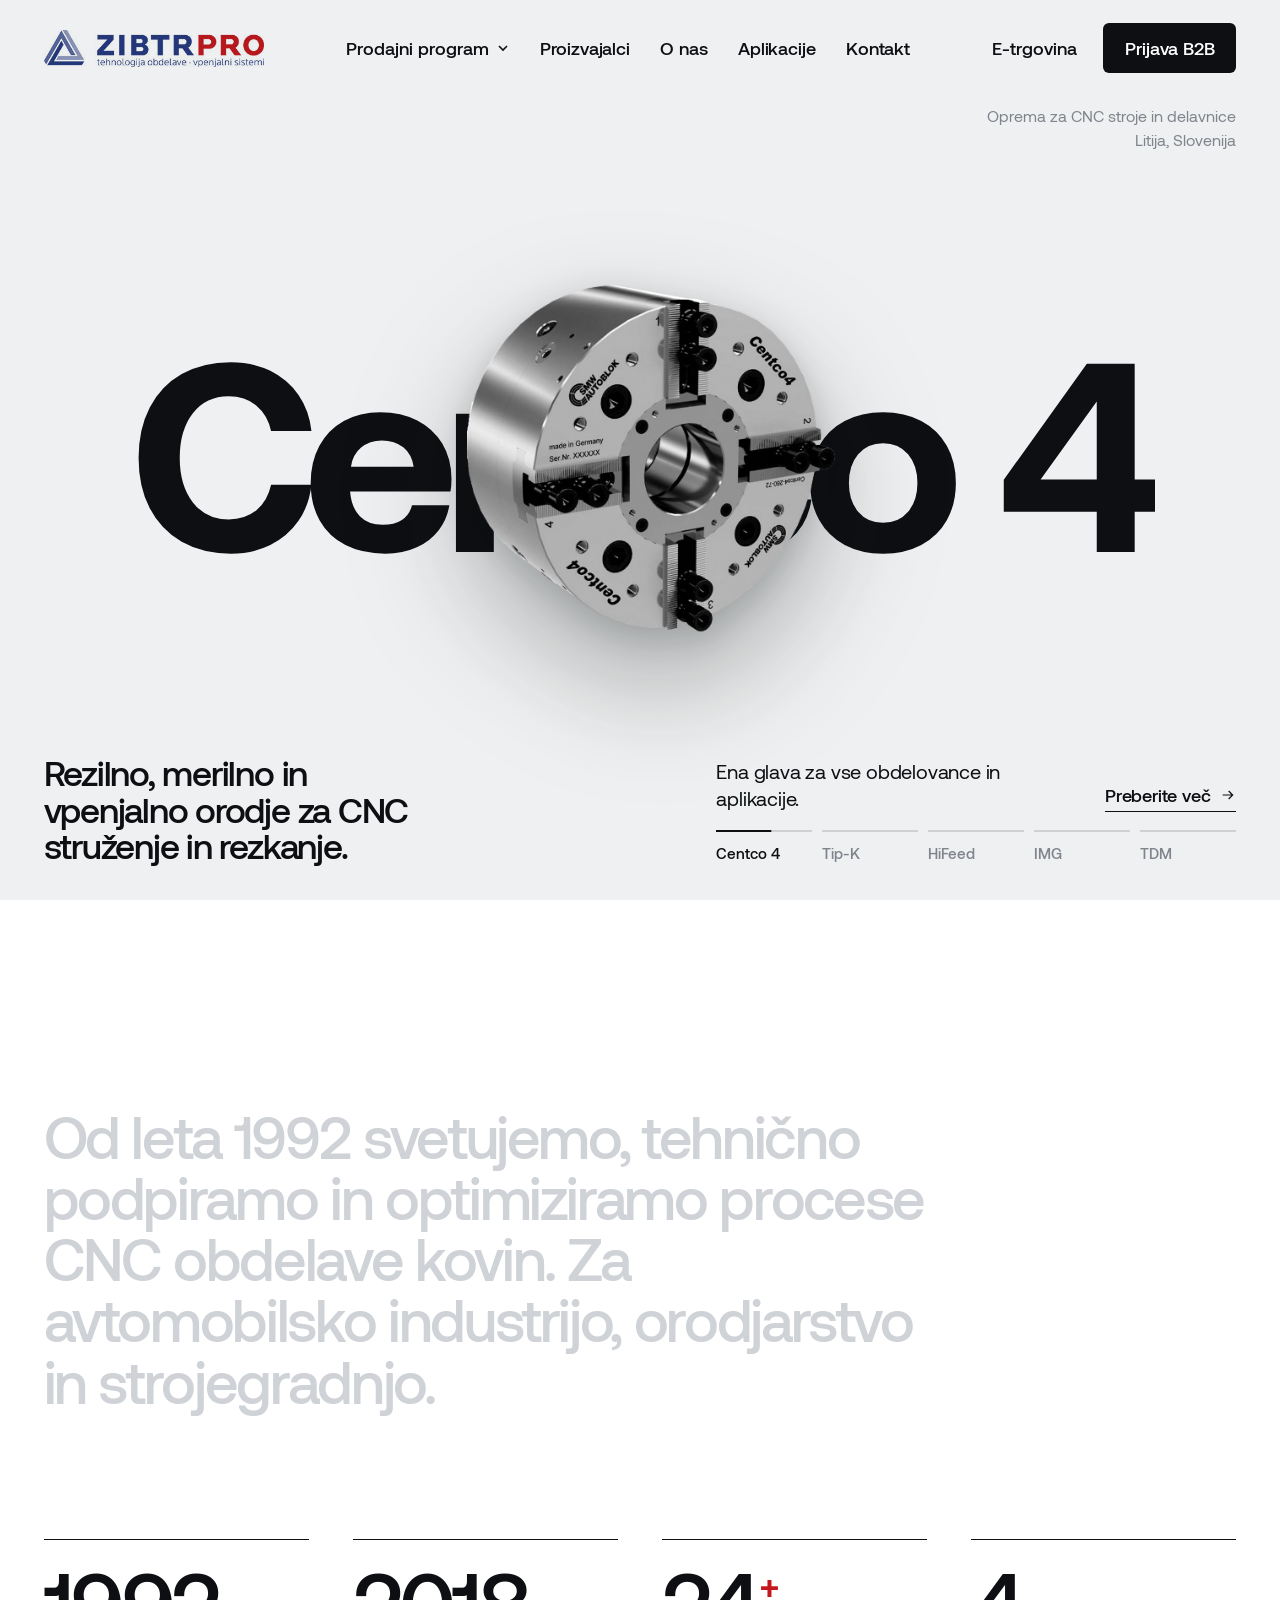
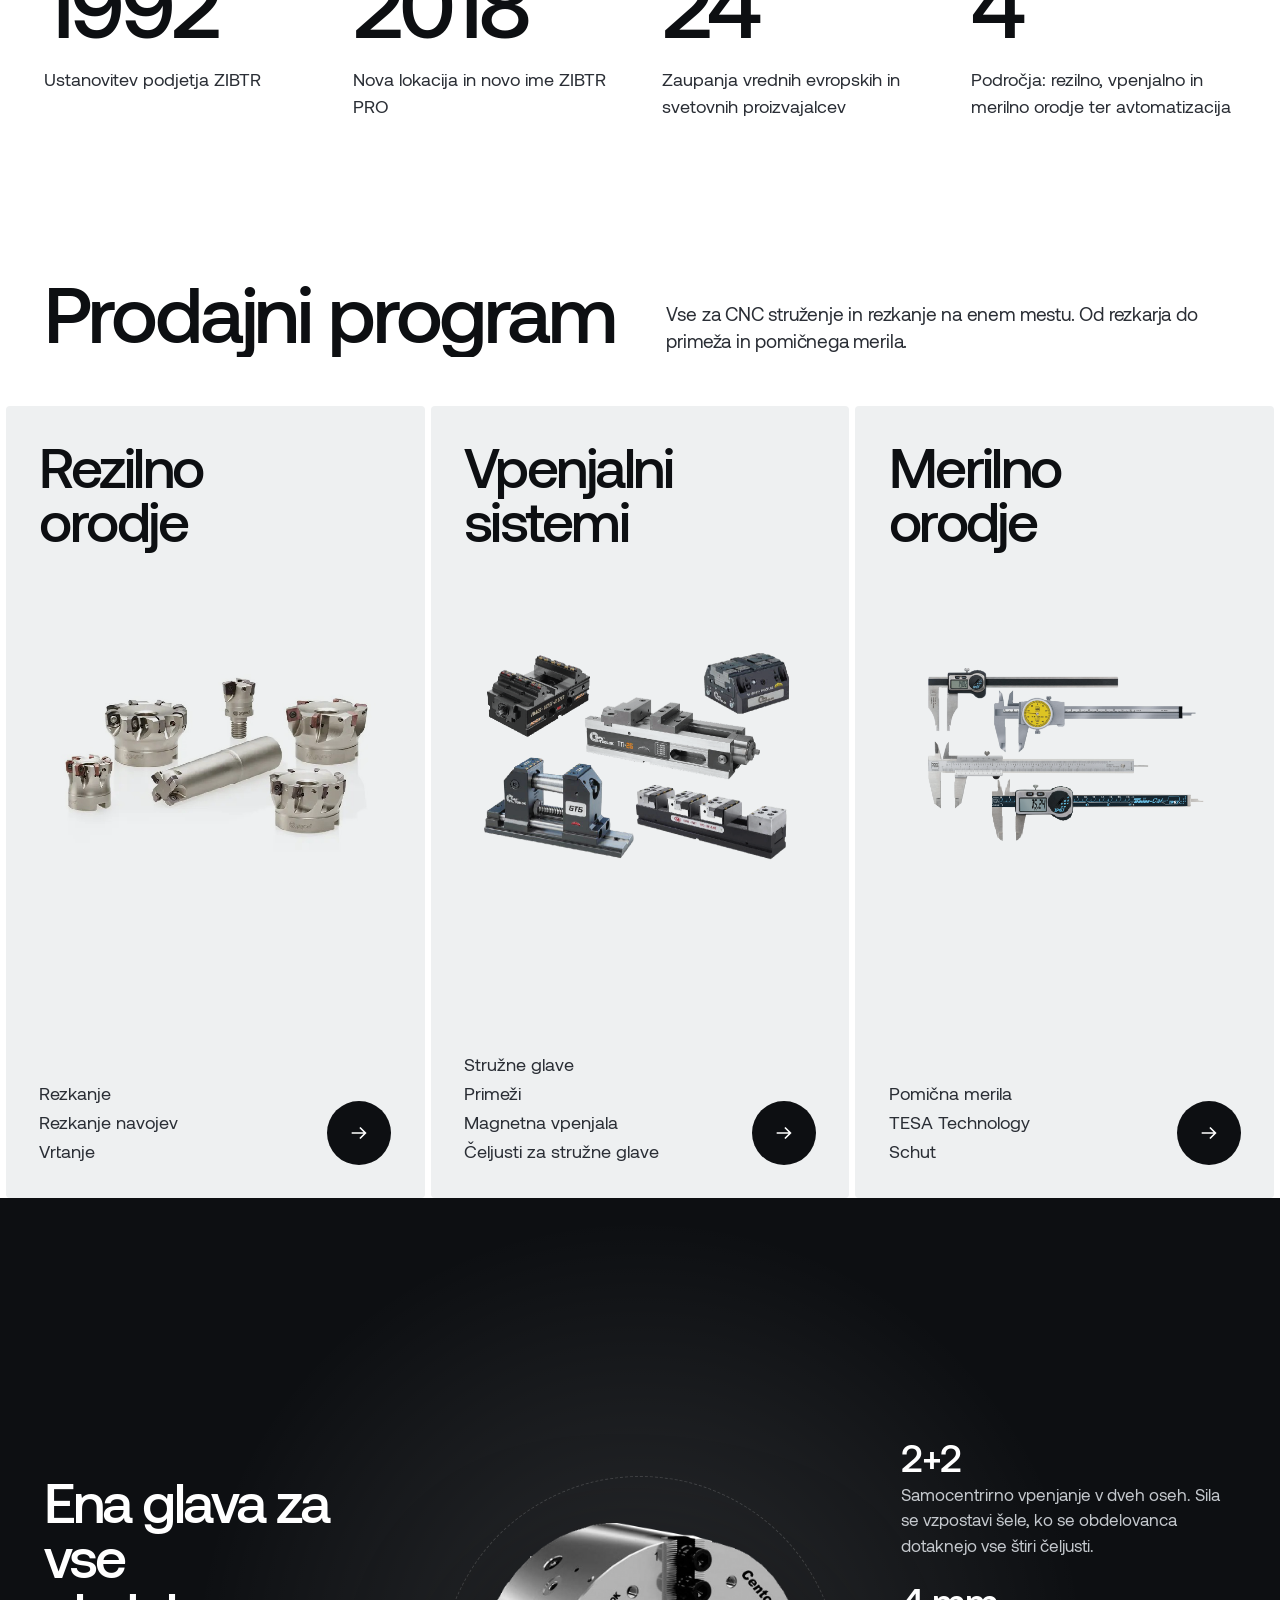
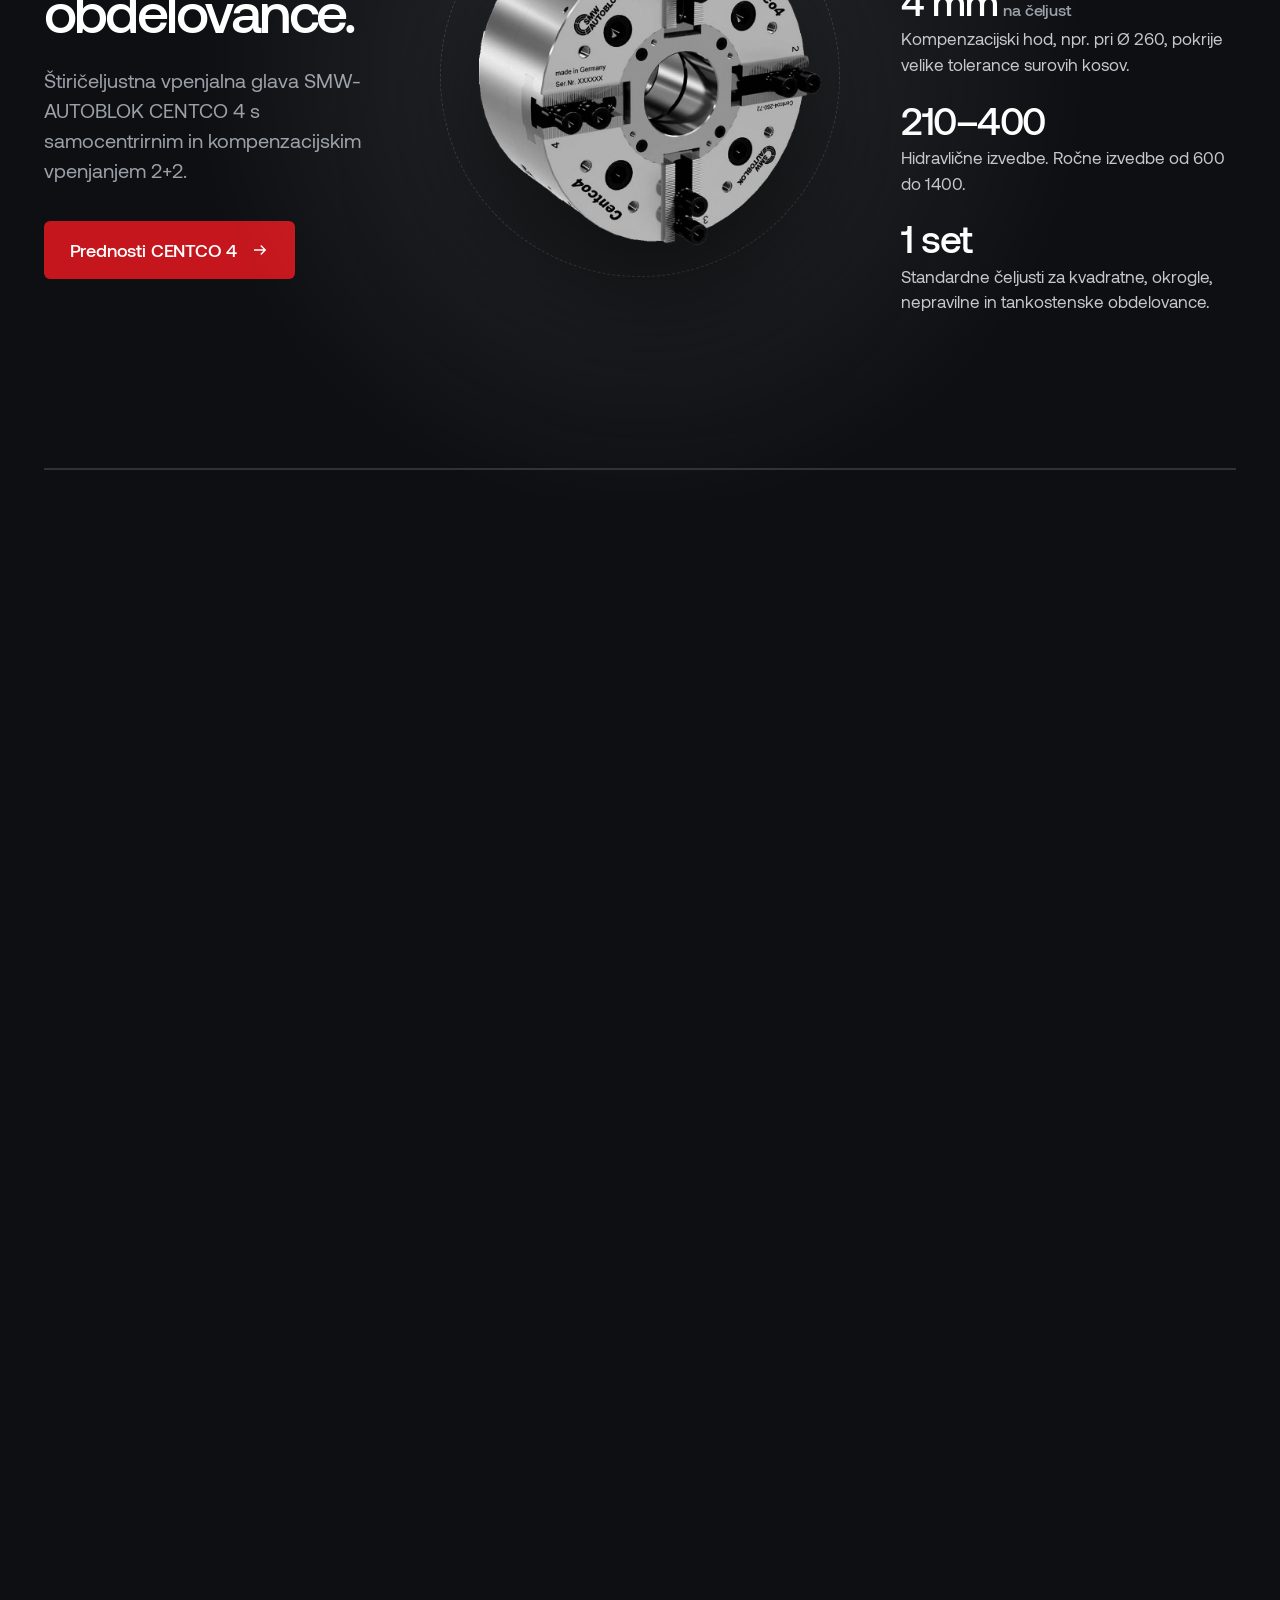
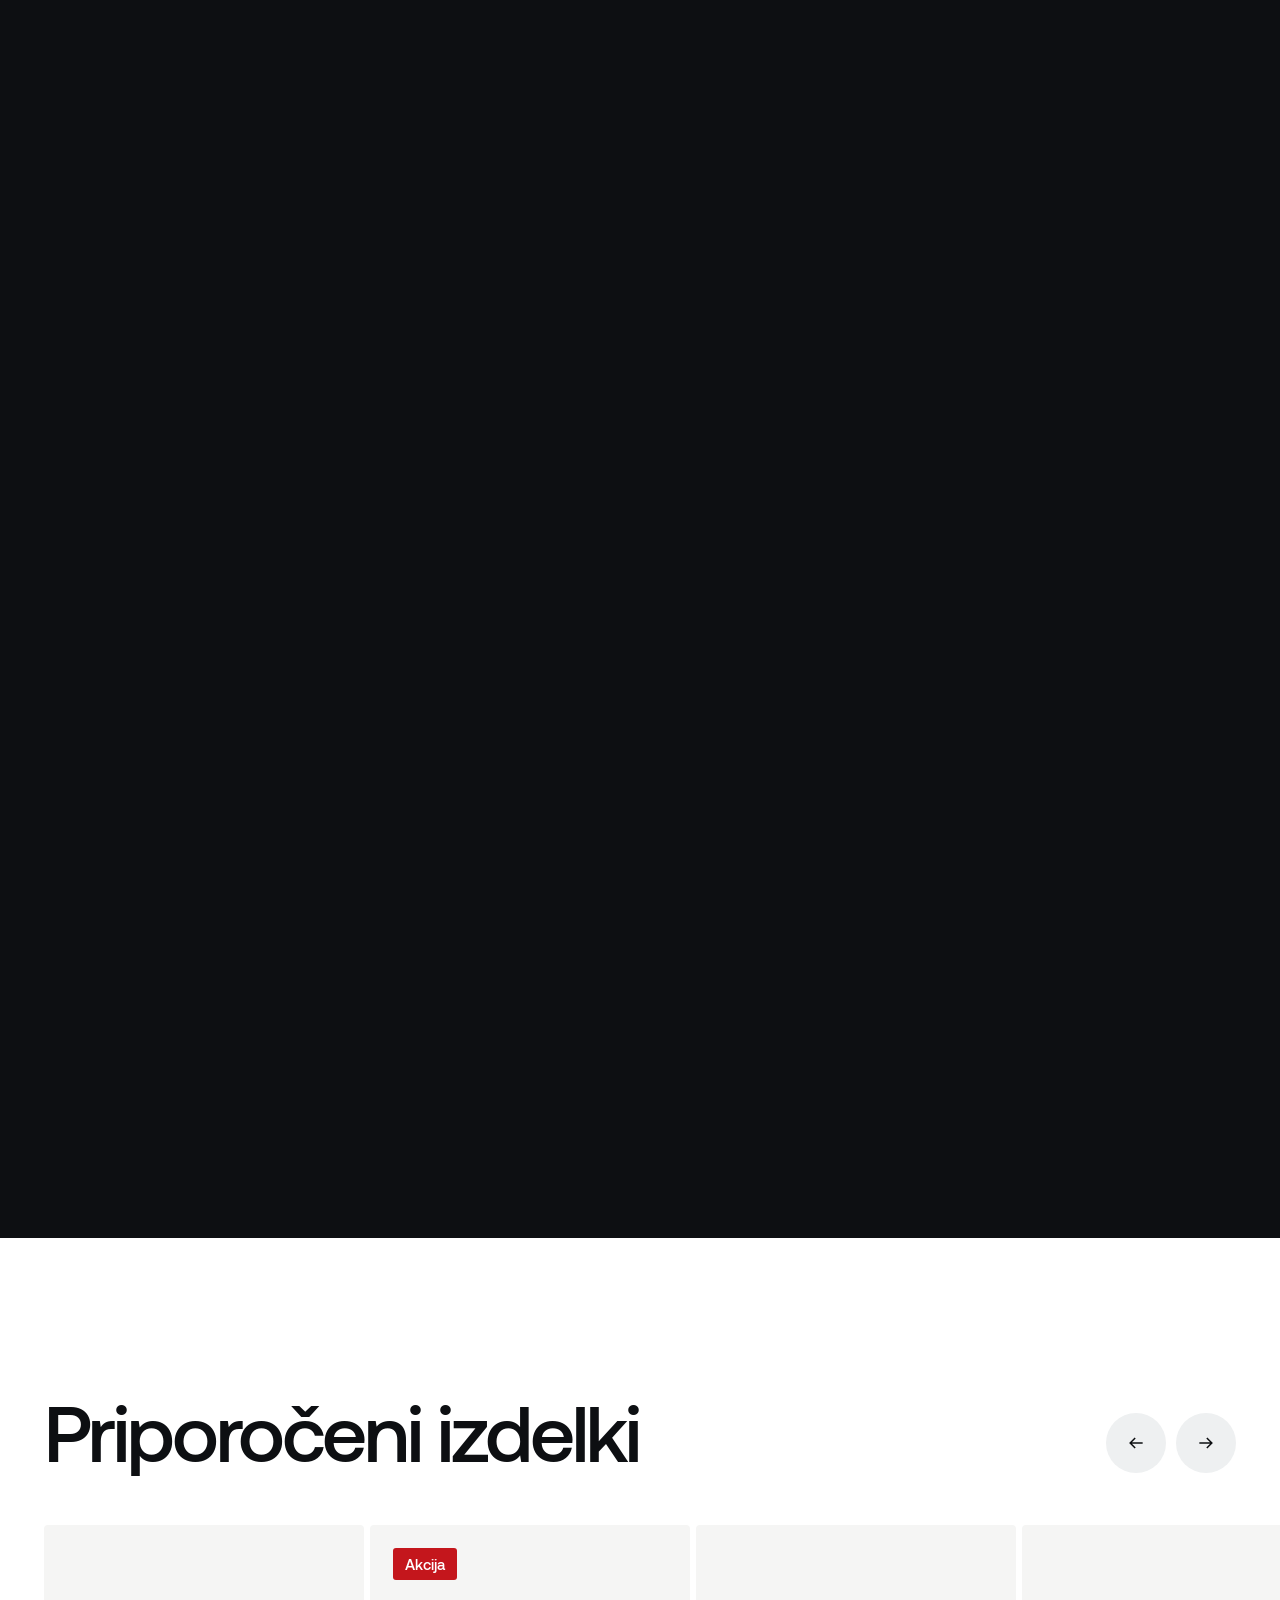
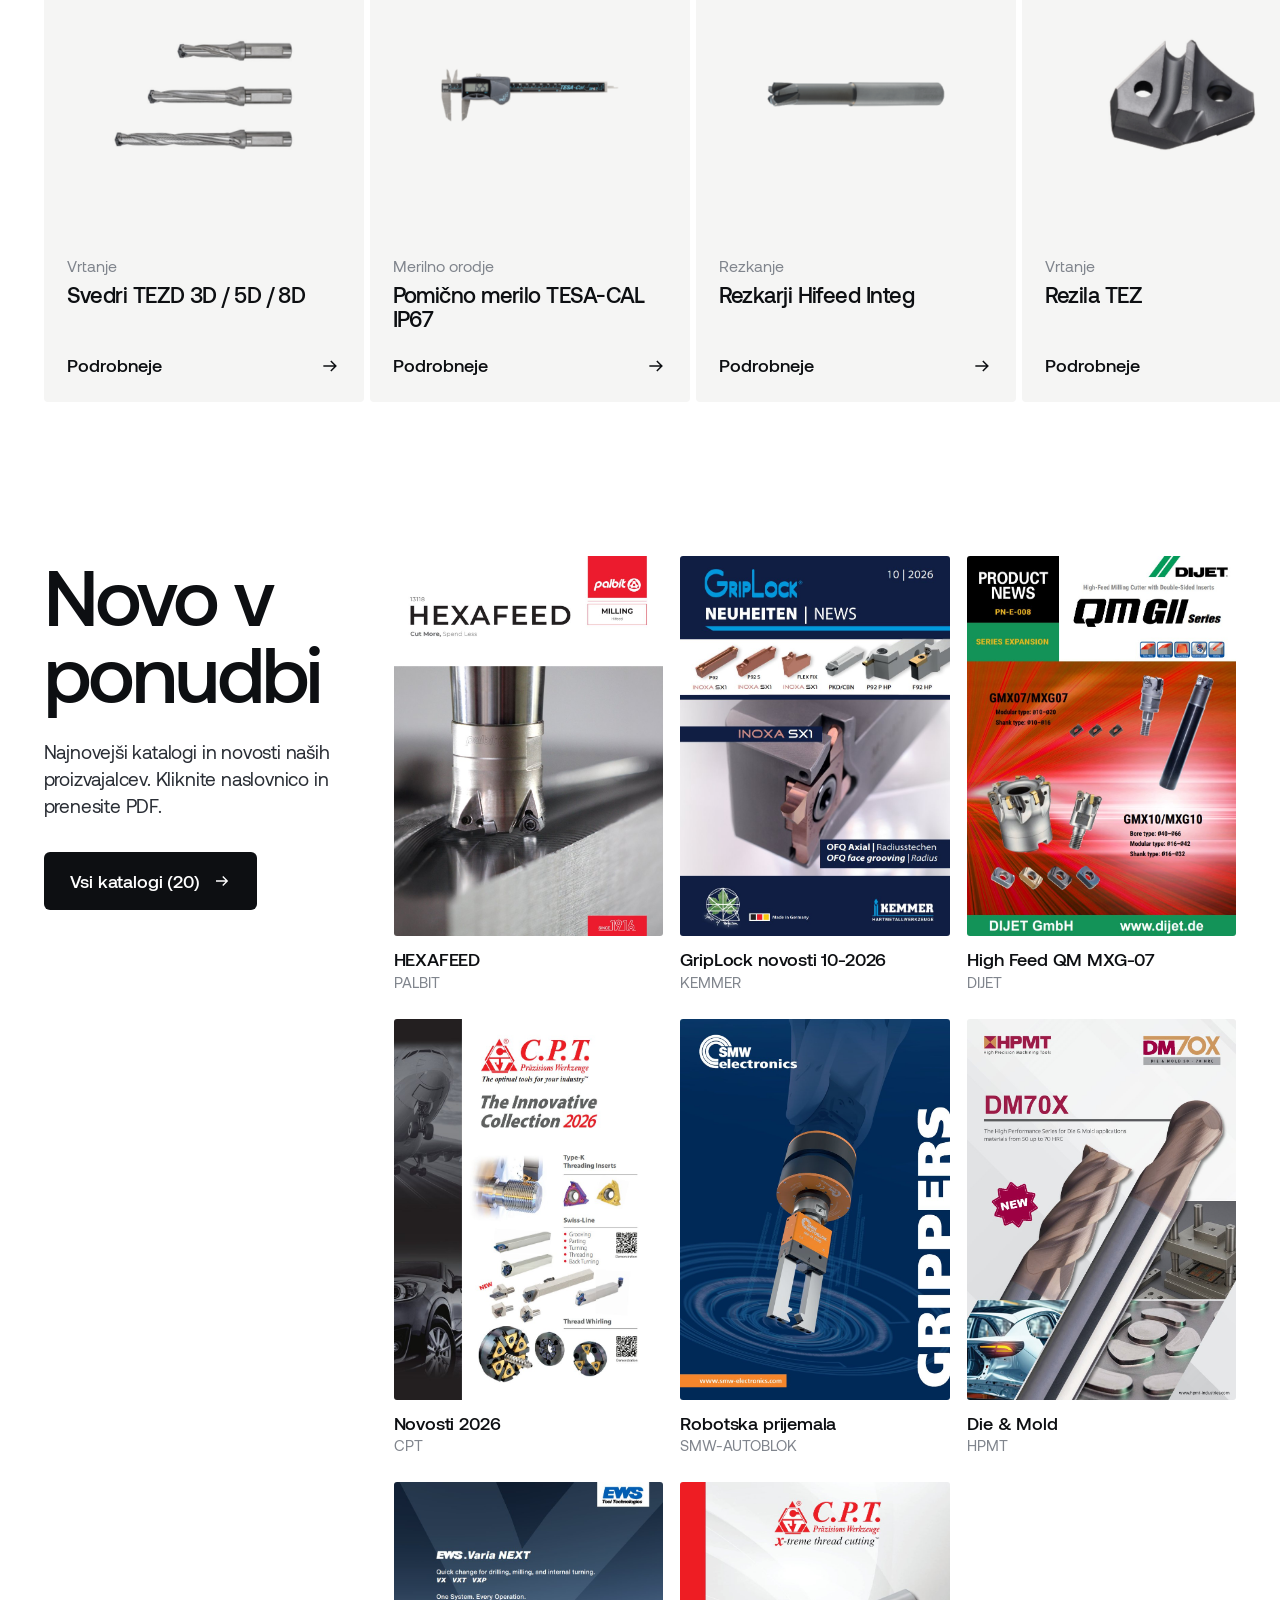
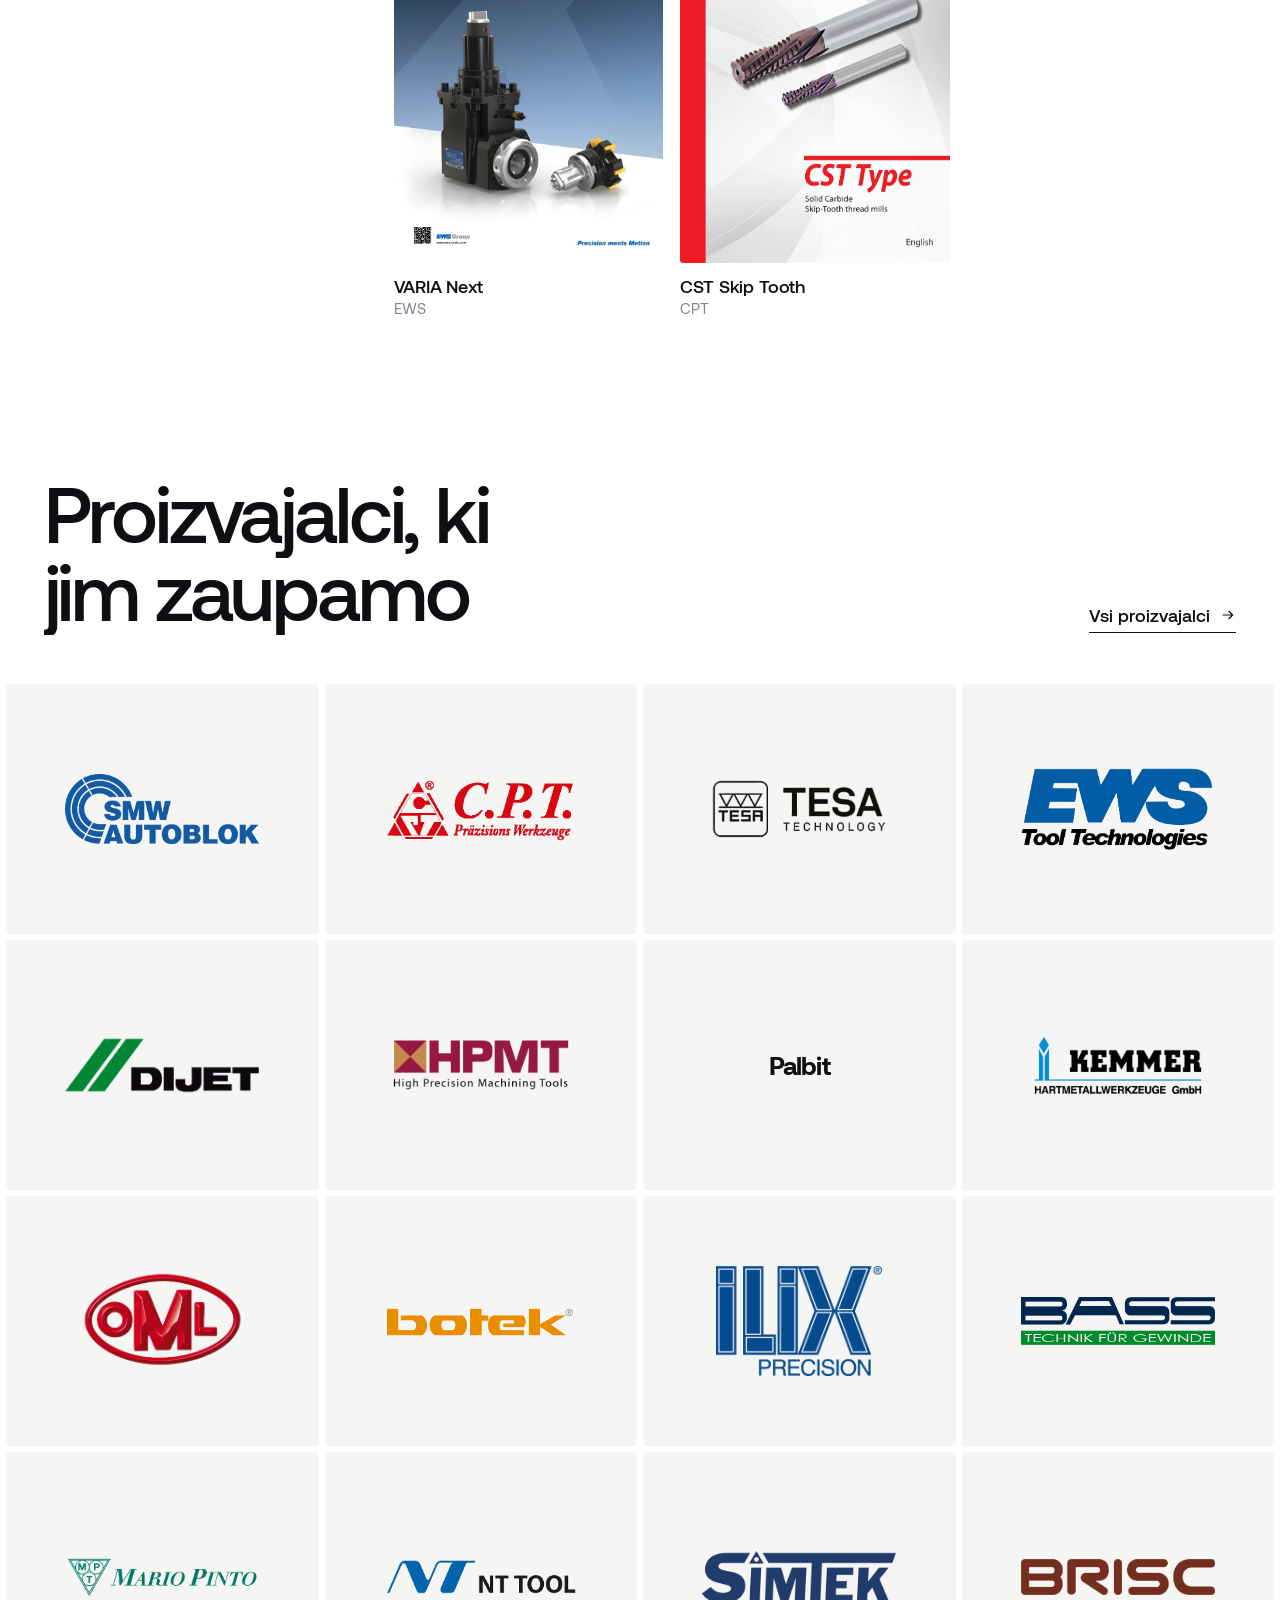
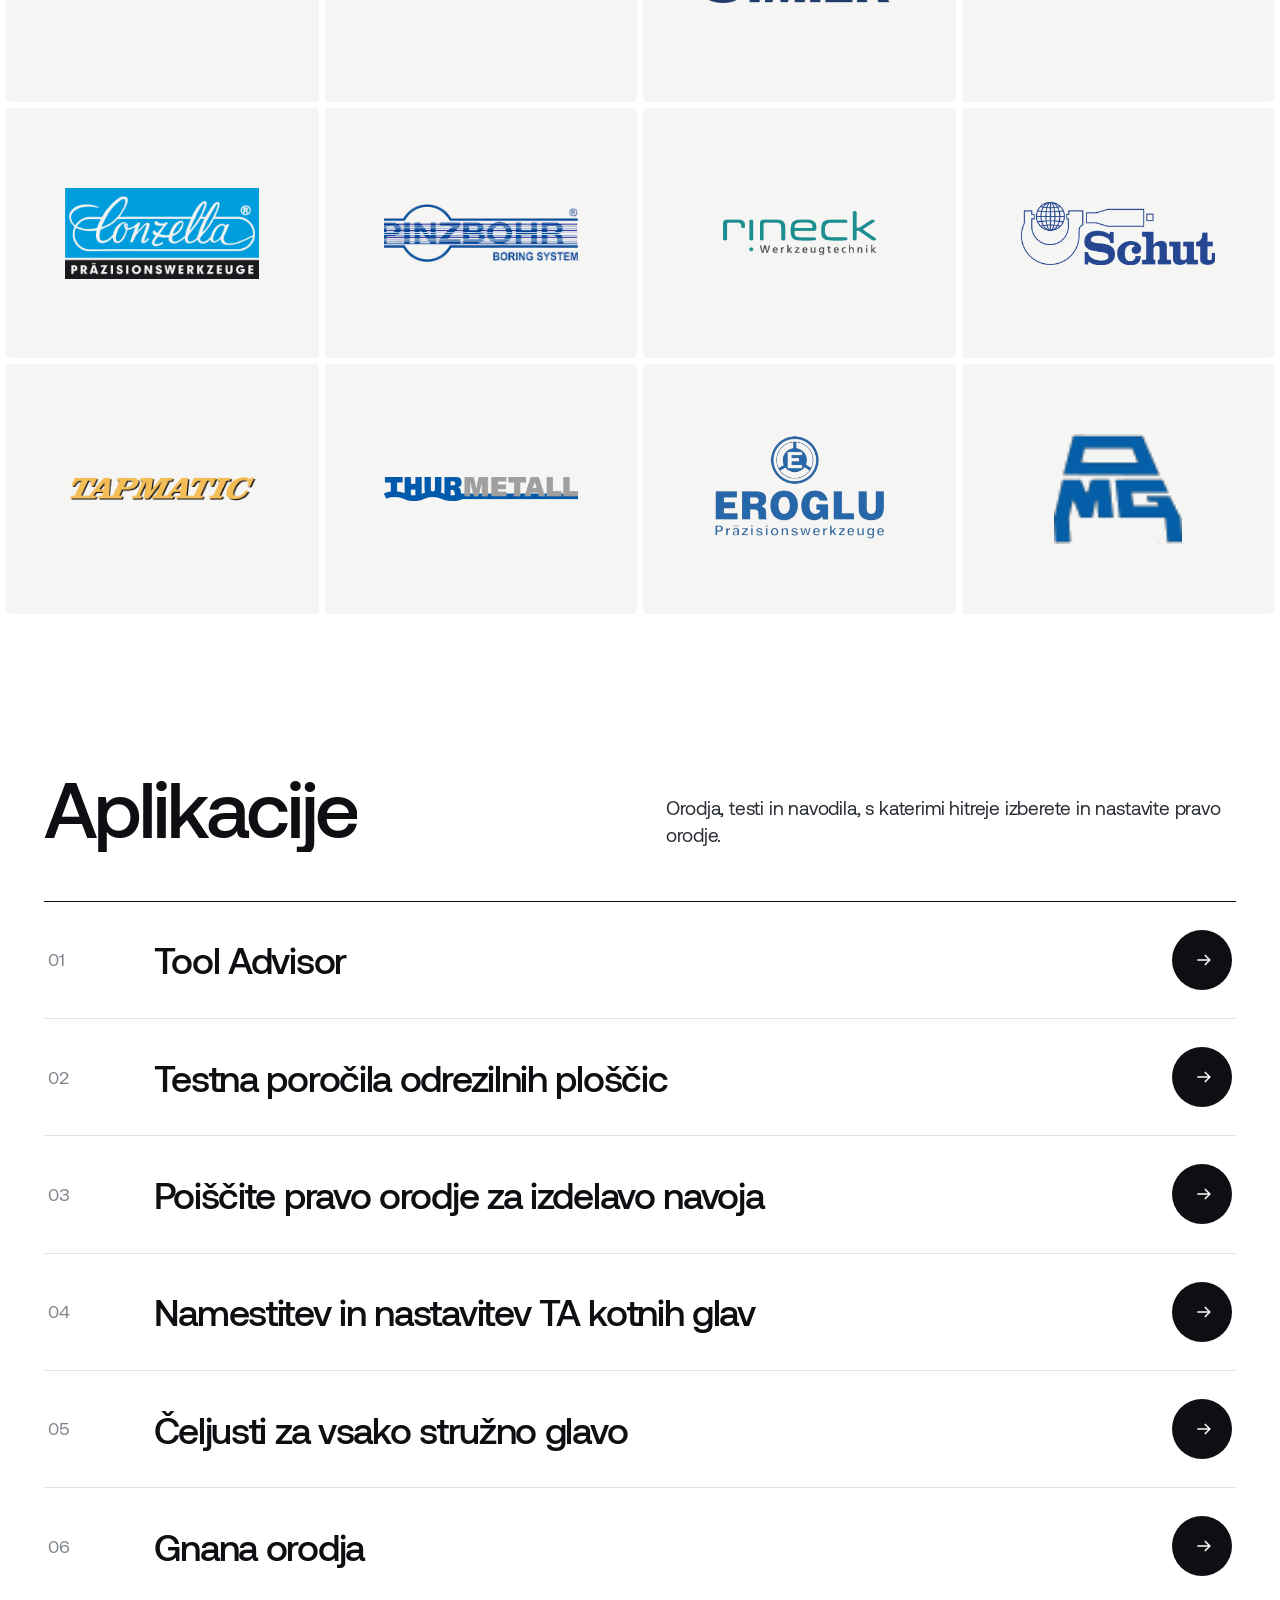
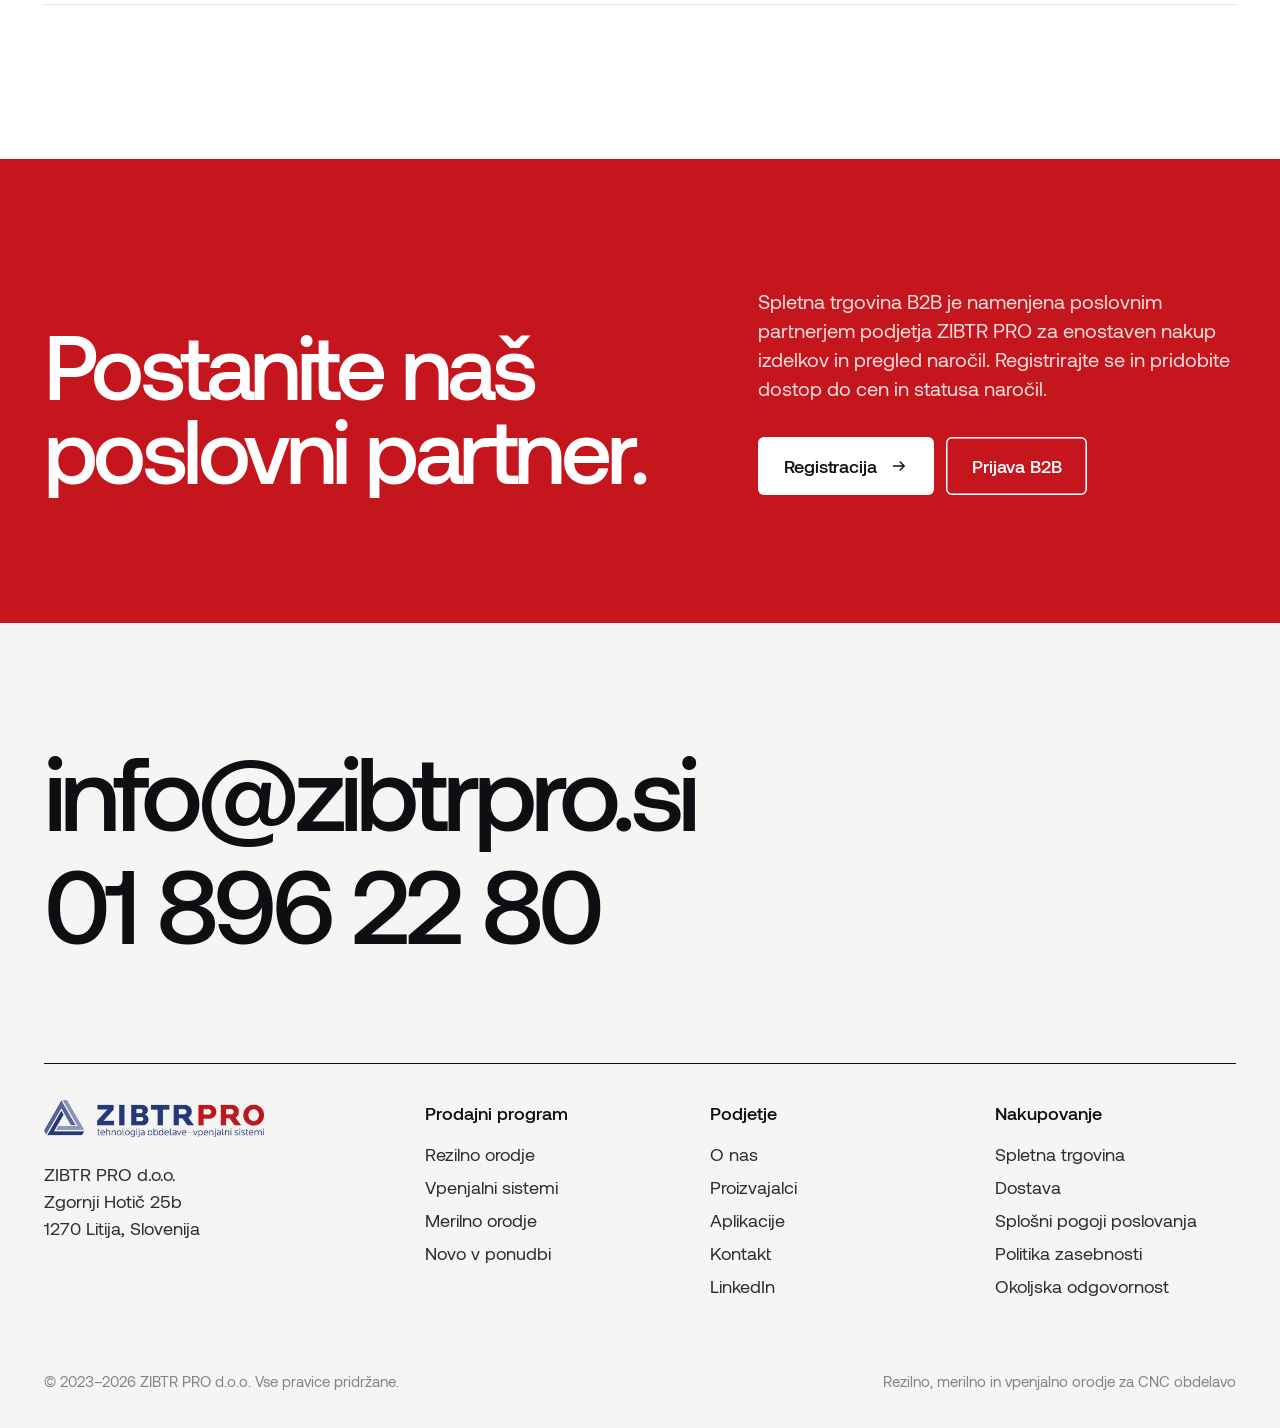
==== index.html @ 9a710f83 "ZIBTR PRO redesign pitch: 7-page static site Generated by _build.py; serve locally with node serve.m" ====
<!doctype html>
<html lang="sl" class="no-js">
<head>
<meta charset="utf-8">
<meta name="viewport" content="width=device-width, initial-scale=1">
<title>ZIBTR PRO | Rezilno, merilno in vpenjalno orodje za CNC</title>
<meta name="description" content="Rezilno, merilno ter vpenjalno orodje za CNC struženje in rezkanje. ZIBTR PRO, Litija.">
<meta name="robots" content="noindex">
<link rel="icon" href="assets/img/favicon.png">
<link rel="preload" href="assets/fonts/Aeonik-Medium.woff2" as="font" type="font/woff2" crossorigin>
<link rel="stylesheet" href="assets/css/site.css">
</head>
<body>
<div class="loader" aria-hidden="true"><div class="loader__in"><img src="assets/img/logo.png" alt=""><div class="loader__line"></div></div></div>
<header class="nav">
  <a class="nav__logo" href="index.html" aria-label="ZIBTR PRO domov"><img src="assets/img/logo.png" alt="ZIBTR PRO" width="220" height="37"></a>
  <nav class="nav__links" aria-label="Glavna navigacija">
    <button type="button" data-mega aria-expanded="false" class="">Prodajni program <svg viewBox="0 0 12 12" fill="none" stroke="currentColor" stroke-width="1.6"><path d="M2 4l4 4 4-4"/></svg></button>
    <a href="proizvajalci.html">Proizvajalci</a>
    <a href="o-nas.html">O nas</a>
    <a href="index.html#aplikacije">Aplikacije</a>
    <a href="kontakt.html">Kontakt</a>
  </nav>
  <div class="nav__right">
    <a class="tel" href="tel:+38618962280">01 896 22 80</a>
    <a class="shop" href="https://www.zibtrpro.si/e-trgovina">E-trgovina</a>
    <a class="btn btn--ink" href="kontakt.html#b2b">Prijava B2B</a>
    <button class="burger" type="button" aria-label="Meni" aria-expanded="false"><span></span><span></span></button>
  </div>
</header>
<div class="mega" role="region" aria-label="Prodajni program">
  <div class="mega__col"><a class="mega__head" href="rezilno-orodje.html"><div class="mega__img"><img src="assets/cats/High_Feed_1.png" alt=""></div><h3>Rezilno orodje</h3></a><ul><li><a href="rezilno-orodje.html#rezkanje">Rezkanje</a></li><li><a href="rezilno-orodje.html#navoji">Rezkanje navojev</a></li><li><a href="rezilno-orodje.html#vrtanje">Vrtanje</a></li></ul></div><div class="mega__col"><a class="mega__head" href="vpenjalni-sistemi.html"><div class="mega__img"><img src="assets/cats/SMW_AUTOBLOK_OML_prime_i_5_axis.png" alt=""></div><h3>Vpenjalni sistemi</h3></a><ul><li><a href="vpenjalni-sistemi.html#struzne-glave">Stružne glave</a></li><li><a href="vpenjalni-sistemi.html#primezi">Primeži</a></li><li><a href="vpenjalni-sistemi.html#magnetna">Magnetna vpenjala</a></li><li><a href="vpenjalni-sistemi.html#celjusti">Čeljusti za stružne glave</a></li></ul></div><div class="mega__col"><a class="mega__head" href="merilno-orodje.html"><div class="mega__img"><img src="assets/cats/Nehrg.png" alt=""></div><h3>Merilno orodje</h3></a><ul><li><a href="merilno-orodje.html#pomicna-merila">Pomična merila</a></li><li><a href="merilno-orodje.html#znamke">TESA Technology</a></li><li><a href="merilno-orodje.html#znamke">Schut</a></li></ul></div>
  <a class="mega__promo" href="vpenjalni-sistemi.html#struzne-glave">
    <div><h3>CENTCO 4</h3><p>Ena glava za vse obdelovance in aplikacije.</p></div>
    <img src="assets/hero/CENTCO4_2.png" alt="">
    <span class="link">Odkrijte <svg viewBox="0 0 24 24" fill="none" stroke="currentColor" stroke-width="1.8"><path d="M4 12h15M13 6l6 6-6 6"/></svg></span>
  </a>
</div>
<div class="mega-veil"></div>
<div class="mmenu">
  <nav>
    <a href="index.html">Domov</a>
    <div class="sub"><a href="rezilno-orodje.html">Rezilno orodje</a><a href="vpenjalni-sistemi.html">Vpenjalni sistemi</a><a href="merilno-orodje.html">Merilno orodje</a></div>
    <a href="proizvajalci.html">Proizvajalci</a>
    <a href="o-nas.html">O nas</a>
    <a href="kontakt.html">Kontakt</a>
  </nav>
  <div class="mmenu__foot">
    <a href="tel:+38618962280">01 896 22 80</a>
    <a href="mailto:info@zibtrpro.si">info@zibtrpro.si</a>
    <a class="btn btn--ink" href="kontakt.html#b2b" style="justify-self:start">Prijava B2B</a>
  </div>
</div>
<main>
<section class="hero">
  <div class="hero__words"><div class="hero__word" aria-hidden="true">Centco 4</div><div class="hero__word" aria-hidden="true">Tip-K</div><div class="hero__word" aria-hidden="true">HiFeed</div><div class="hero__word" aria-hidden="true">IMG</div><div class="hero__word" aria-hidden="true">TDM</div></div>
  <div class="hero__stage"><div class="hero__prod"><img class="hero__float" src="assets/hero/CENTCO4_2.png" alt="Centco 4" style="animation-delay:-0.0s"></div><div class="hero__prod"><img class="hero__float" src="assets/hero/type_k_removebg_preview.png" alt="Tip-K" style="animation-delay:-1.3s"></div><div class="hero__prod"><img class="hero__float" src="assets/hero/hifeed_removebg_preview.png" alt="HiFeed" style="animation-delay:-2.6s"></div><div class="hero__prod"><img class="hero__float" src="assets/hero/img_removebg_preview_1_.png" alt="IMG" style="animation-delay:-3.9000000000000004s"></div><div class="hero__prod"><img class="hero__float" src="assets/hero/tdm_removebg_preview_1_.png" alt="TDM" style="animation-delay:-5.2s"></div></div>
  <p class="hero__top">Oprema za CNC stroje in delavnice<br>Litija, Slovenija</p>
  <div class="hero__bottom">
    <h1><span class="mask"><span>Rezilno, merilno in</span></span><span class="mask"><span>vpenjalno orodje za CNC</span></span><span class="mask"><span>struženje in rezkanje.</span></span></h1>
    <div class="hero__side"><div class="hero__cap"><p>Ena glava za vse obdelovance in aplikacije.</p><a class="link" href="vpenjalni-sistemi.html#struzne-glave">Preberite več <svg viewBox="0 0 24 24" fill="none" stroke="currentColor" stroke-width="1.8"><path d="M4 12h15M13 6l6 6-6 6"/></svg></a></div><div class="hero__cap" hidden><p>Revolucija struženja navojev se nadaljuje. Novi TIP-K.</p><a class="link" href="rezilno-orodje.html#navoji">Preberite več <svg viewBox="0 0 24 24" fill="none" stroke="currentColor" stroke-width="1.8"><path d="M4 12h15M13 6l6 6-6 6"/></svg></a></div><div class="hero__cap" hidden><p>PALBIT HiFeed. Ko hitrost postane standard.</p><a class="link" href="rezilno-orodje.html#rezkanje">Preberite več <svg viewBox="0 0 24 24" fill="none" stroke="currentColor" stroke-width="1.8"><path d="M4 12h15M13 6l6 6-6 6"/></svg></a></div><div class="hero__cap" hidden><p>Primeži IMG. Domišljija ne pozna meja.</p><a class="link" href="vpenjalni-sistemi.html#primezi">Preberite več <svg viewBox="0 0 24 24" fill="none" stroke="currentColor" stroke-width="1.8"><path d="M4 12h15M13 6l6 6-6 6"/></svg></a></div><div class="hero__cap" hidden><p>Sledi rdeči črti. TDM Zero Point.</p><a class="link" href="vpenjalni-sistemi.html#primezi">Preberite več <svg viewBox="0 0 24 24" fill="none" stroke="currentColor" stroke-width="1.8"><path d="M4 12h15M13 6l6 6-6 6"/></svg></a></div><div class="hero__tabs"><button class="hero__tab is-on" type="button"><i></i>Centco 4</button><button class="hero__tab" type="button"><i></i>Tip-K</button><button class="hero__tab" type="button"><i></i>HiFeed</button><button class="hero__tab" type="button"><i></i>IMG</button><button class="hero__tab" type="button"><i></i>TDM</button></div></div>
  </div>
</section>

<section class="statement"><p><span class="w">Od</span> <span class="w">leta</span> <span class="w">1992</span> <span class="w">svetujemo,</span> <span class="w">tehnično</span> <span class="w">podpiramo</span> <span class="w">in</span> <span class="w">optimiziramo</span> <span class="w">procese</span> <span class="w">CNC</span> <span class="w">obdelave</span> <span class="w">kovin.</span> <span class="w">Za</span> <span class="w">avtomobilsko</span> <span class="w">industrijo,</span> <span class="w">orodjarstvo</span> <span class="w">in</span> <span class="w">strojegradnjo.</span></p></section>
<div class="stats" data-stagger>
  <div class="stat"><b>1992</b><p>Ustanovitev podjetja ZIBTR</p></div>
  <div class="stat"><b data-count="2018" data-from="1992">2018</b><p>Nova lokacija in novo ime ZIBTR PRO</p></div>
  <div class="stat"><b data-count="24">24<sup>+</sup></b><p>Zaupanja vrednih evropskih in svetovnih proizvajalcev</p></div>
  <div class="stat"><b data-count="4">4</b><p>Področja: rezilno, vpenjalno in merilno orodje ter avtomatizacija</p></div>
</div>

<section id="program">
  <div class="sec-head"><h2 class="d2" data-split><span class="mask"><span>Prodajni program</span></span></h2><p class="lead rv">Vse za CNC struženje in rezkanje na enem mestu. Od rezkarja do primeža in pomičnega merila.</p></div>
  <div class="programs"><div class="prog"><h3><a class="prog__main" href="rezilno-orodje.html">Rezilno<br>orodje</a></h3><div class="prog__img"><img src="assets/cats/High_Feed_1.png" alt="" loading="lazy"></div><div class="prog__foot"><ul><li><a href="rezilno-orodje.html#rezkanje">Rezkanje</a></li><li><a href="rezilno-orodje.html#navoji">Rezkanje navojev</a></li><li><a href="rezilno-orodje.html#vrtanje">Vrtanje</a></li></ul><span class="arrow"><svg viewBox="0 0 24 24" fill="none" stroke="currentColor" stroke-width="1.8"><path d="M4 12h15M13 6l6 6-6 6"/></svg></span></div></div><div class="prog"><h3><a class="prog__main" href="vpenjalni-sistemi.html">Vpenjalni<br>sistemi</a></h3><div class="prog__img"><img src="assets/cats/SMW_AUTOBLOK_OML_prime_i_5_axis.png" alt="" loading="lazy"></div><div class="prog__foot"><ul><li><a href="vpenjalni-sistemi.html#struzne-glave">Stružne glave</a></li><li><a href="vpenjalni-sistemi.html#primezi">Primeži</a></li><li><a href="vpenjalni-sistemi.html#magnetna">Magnetna vpenjala</a></li><li><a href="vpenjalni-sistemi.html#celjusti">Čeljusti za stružne glave</a></li></ul><span class="arrow"><svg viewBox="0 0 24 24" fill="none" stroke="currentColor" stroke-width="1.8"><path d="M4 12h15M13 6l6 6-6 6"/></svg></span></div></div><div class="prog"><h3><a class="prog__main" href="merilno-orodje.html">Merilno<br>orodje</a></h3><div class="prog__img"><img src="assets/cats/Nehrg.png" alt="" loading="lazy"></div><div class="prog__foot"><ul><li><a href="merilno-orodje.html#pomicna-merila">Pomična merila</a></li><li><a href="merilno-orodje.html#znamke">TESA Technology</a></li><li><a href="merilno-orodje.html#znamke">Schut</a></li></ul><span class="arrow"><svg viewBox="0 0 24 24" fill="none" stroke="currentColor" stroke-width="1.8"><path d="M4 12h15M13 6l6 6-6 6"/></svg></span></div></div></div>
</section>

<section class="story">
  <div class="story__pin">
    <div class="story__glow"></div>
    <div class="story__intro">
      <h2>Ena glava za vse obdelovance.</h2>
      <p>Štiričeljustna vpenjalna glava SMW-AUTOBLOK CENTCO 4 s samocentrirnim in kompenzacijskim vpenjanjem 2+2.</p>
      <a class="btn btn--red" href="https://www.zibtrpro.si/modules/uploader/uploads/catalogue/files_catalogue/smw_vpenjalna_glava_centco_4_prednosti.pdf" target="_blank" rel="noopener">Prednosti CENTCO 4 <svg viewBox="0 0 24 24" fill="none" stroke="currentColor" stroke-width="1.8"><path d="M4 12h15M13 6l6 6-6 6"/></svg></a>
    </div>
    <div class="story__prod"><div class="story__ring"></div><img src="assets/hero/CENTCO4_2.png" alt="SMW-AUTOBLOK CENTCO 4"></div>
    <div class="story__facts">
      <div class="fact is-on"><b>2+2</b><p>Samocentrirno vpenjanje v dveh oseh. Sila se vzpostavi šele, ko se obdelovanca dotaknejo vse štiri čeljusti.</p></div>
      <div class="fact"><b>4 mm<small>na čeljust</small></b><p>Kompenzacijski hod, npr. pri Ø 260, pokrije velike tolerance surovih kosov.</p></div>
      <div class="fact"><b>210–400</b><p>Hidravlične izvedbe. Ročne izvedbe od 600 do 1400.</p></div>
      <div class="fact"><b>1 set</b><p>Standardne čeljusti za kvadratne, okrogle, nepravilne in tankostenske obdelovance.</p></div>
    </div>
    <div class="story__bar"><i></i></div>
  </div>
</section>

<section class="rail-sec" data-rail>
  <div class="sec-head"><h2 class="d2" data-split><span class="mask"><span>Priporočeni izdelki</span></span></h2><div class="rail-ctrl"><button type="button" data-prev aria-label="Nazaj"><svg viewBox="0 0 24 24" fill="none" stroke="currentColor" stroke-width="1.8"><path d="M20 12H5M11 6l-6 6 6 6"/></svg></button><button type="button" data-next aria-label="Naprej"><svg viewBox="0 0 24 24" fill="none" stroke="currentColor" stroke-width="1.8"><path d="M4 12h15M13 6l6 6-6 6"/></svg></button></div></div>
  <div class="rail"><a class="card" href="rezilno-orodje.html#vrtanje"><div class="card__img"><img src="assets/cats/Nszhjf.png" alt="Svedri TEZD 3D / 5D / 8D" loading="lazy"></div><span class="card__cat">Vrtanje</span><h3>Svedri TEZD 3D / 5D / 8D</h3><div class="card__foot"><span>Podrobneje</span><svg viewBox="0 0 24 24" fill="none" stroke="currentColor" stroke-width="1.8"><path d="M4 12h15M13 6l6 6-6 6"/></svg></div></a><a class="card" href="merilno-orodje.html"><span class="tag">Akcija</span><div class="card__img"><img src="assets/cats/Tesa_Cal.png" alt="Pomično merilo TESA-CAL IP67" loading="lazy"></div><span class="card__cat">Merilno orodje</span><h3>Pomično merilo TESA-CAL IP67</h3><div class="card__foot"><span>Podrobneje</span><svg viewBox="0 0 24 24" fill="none" stroke="currentColor" stroke-width="1.8"><path d="M4 12h15M13 6l6 6-6 6"/></svg></div></a><a class="card" href="rezilno-orodje.html#rezkanje"><div class="card__img"><img src="assets/cats/Hifeed_Integ.png" alt="Rezkarji Hifeed Integ" loading="lazy"></div><span class="card__cat">Rezkanje</span><h3>Rezkarji Hifeed Integ</h3><div class="card__foot"><span>Podrobneje</span><svg viewBox="0 0 24 24" fill="none" stroke="currentColor" stroke-width="1.8"><path d="M4 12h15M13 6l6 6-6 6"/></svg></div></a><a class="card" href="rezilno-orodje.html#vrtanje"><div class="card__img"><img src="assets/cats/Navsfd.png" alt="Rezila TEZ" loading="lazy"></div><span class="card__cat">Vrtanje</span><h3>Rezila TEZ</h3><div class="card__foot"><span>Podrobneje</span><svg viewBox="0 0 24 24" fill="none" stroke="currentColor" stroke-width="1.8"><path d="M4 12h15M13 6l6 6-6 6"/></svg></div></a><a class="card" href="rezilno-orodje.html#rezkanje"><span class="tag">Akcija</span><div class="card__img"><img src="assets/cats/tip_918.jpg" alt="Rezkarji Tip 918" loading="lazy"></div><span class="card__cat">Rezkanje</span><h3>Rezkarji Tip 918</h3><div class="card__foot"><span>Podrobneje</span><svg viewBox="0 0 24 24" fill="none" stroke="currentColor" stroke-width="1.8"><path d="M4 12h15M13 6l6 6-6 6"/></svg></div></a><a class="card" href="vpenjalni-sistemi.html#magnetna"><div class="card__img"><img src="assets/cats/New_Project_199_.png" alt="Magnetne mize PSP" loading="lazy"></div><span class="card__cat">Magnetna vpenjala</span><h3>Magnetne mize PSP</h3><div class="card__foot"><span>Podrobneje</span><svg viewBox="0 0 24 24" fill="none" stroke="currentColor" stroke-width="1.8"><path d="M4 12h15M13 6l6 6-6 6"/></svg></div></a><a class="card" href="vpenjalni-sistemi.html#primezi"><div class="card__img"><img src="assets/cats/Negsfdhn.png" alt="Primež IMG" loading="lazy"></div><span class="card__cat">Primeži</span><h3>Primež IMG</h3><div class="card__foot"><span>Podrobneje</span><svg viewBox="0 0 24 24" fill="none" stroke="currentColor" stroke-width="1.8"><path d="M4 12h15M13 6l6 6-6 6"/></svg></div></a><a class="card" href="vpenjalni-sistemi.html#primezi"><span class="tag">Akcija</span><div class="card__img"><img src="assets/cats/New_gsfdr.png" alt="Primež GENIUS za 5-osno obdelavo" loading="lazy"></div><span class="card__cat">Primeži</span><h3>Primež GENIUS za 5-osno obdelavo</h3><div class="card__foot"><span>Podrobneje</span><svg viewBox="0 0 24 24" fill="none" stroke="currentColor" stroke-width="1.8"><path d="M4 12h15M13 6l6 6-6 6"/></svg></div></a><a class="card" href="merilno-orodje.html"><span class="tag">Akcija</span><div class="card__img"><img src="assets/cats/Twin_Cal.png" alt="Pomično merilo TWIN-CAL IP67" loading="lazy"></div><span class="card__cat">Merilno orodje</span><h3>Pomično merilo TWIN-CAL IP67</h3><div class="card__foot"><span>Podrobneje</span><svg viewBox="0 0 24 24" fill="none" stroke="currentColor" stroke-width="1.8"><path d="M4 12h15M13 6l6 6-6 6"/></svg></div></a><a class="card" href="vpenjalni-sistemi.html#struzne-glave"><div class="card__img"><img src="assets/cats/New_Project_210_.png" alt="Stružna glava AND" loading="lazy"></div><span class="card__cat">Stružne glave</span><h3>Stružna glava AND</h3><div class="card__foot"><span>Podrobneje</span><svg viewBox="0 0 24 24" fill="none" stroke="currentColor" stroke-width="1.8"><path d="M4 12h15M13 6l6 6-6 6"/></svg></div></a><a class="card" href="vpenjalni-sistemi.html#struzne-glave"><div class="card__img"><img src="assets/cats/New_Project_209_.png" alt="Stružna glava BHD" loading="lazy"></div><span class="card__cat">Stružne glave</span><h3>Stružna glava BHD</h3><div class="card__foot"><span>Podrobneje</span><svg viewBox="0 0 24 24" fill="none" stroke="currentColor" stroke-width="1.8"><path d="M4 12h15M13 6l6 6-6 6"/></svg></div></a><a class="card" href="rezilno-orodje.html#vrtanje"><div class="card__img"><img src="assets/cats/New_Prsfgnxyoject.png" alt="Svedri XCS 2D" loading="lazy"></div><span class="card__cat">Vrtanje</span><h3>Svedri XCS 2D</h3><div class="card__foot"><span>Podrobneje</span><svg viewBox="0 0 24 24" fill="none" stroke="currentColor" stroke-width="1.8"><path d="M4 12h15M13 6l6 6-6 6"/></svg></div></a></div>
</section>

<section class="cats" id="novo">
  <div class="cats__side">
    <h2 class="d2" data-split><span class="mask"><span>Novo v</span></span><span class="mask"><span>ponudbi</span></span></h2>
    <p class="lead">Najnovejši katalogi in novosti naših proizvajalcev. Kliknite naslovnico in prenesite PDF.</p>
    <button class="btn btn--ink" type="button" data-more="#catgrid" data-label="Vsi katalogi (20)"><span>Vsi katalogi (20)</span> <svg viewBox="0 0 24 24" fill="none" stroke="currentColor" stroke-width="1.8"><path d="M4 12h15M13 6l6 6-6 6"/></svg></button>
  </div>
  <div class="cats__grid" id="catgrid"><a class="cover" href="https://www.zibtrpro.si/modules/uploader/uploads/catalogue/files_catalogue/PALBIT_HEXAFEED.pdf" target="_blank" rel="noopener"><div class="cover__img"><img src="assets/cat/PALBIT_HEXAFEED.jpg" alt="HEXAFEED" loading="lazy"></div><h4>HEXAFEED</h4><span>PALBIT</span></a><a class="cover" href="https://www.zibtrpro.si/modules/uploader/uploads/catalogue/files_catalogue/KEMMER_GripLock_novosti_10_2026.pdf" target="_blank" rel="noopener"><div class="cover__img"><img src="assets/cat/KEMMER_GripLock_novosti_10_2026.jpg" alt="GripLock novosti 10-2026" loading="lazy"></div><h4>GripLock novosti 10-2026</h4><span>KEMMER</span></a><a class="cover" href="https://www.zibtrpro.si/modules/uploader/uploads/catalogue/files_catalogue/DIJET_QM_GII_07.pdf" target="_blank" rel="noopener"><div class="cover__img"><img src="assets/cat/DIJET_QM_GII.jpg" alt="High Feed QM MXG-07" loading="lazy"></div><h4>High Feed QM MXG-07</h4><span>DIJET</span></a><a class="cover" href="https://www.zibtrpro.si/modules/uploader/uploads/catalogue/files_catalogue/CPT_Novosti_2026.pdf" target="_blank" rel="noopener"><div class="cover__img"><img src="assets/cat/CPT_Novosti_2026.jpg" alt="Novosti 2026" loading="lazy"></div><h4>Novosti 2026</h4><span>CPT</span></a><a class="cover" href="https://www.zibtrpro.si/modules/uploader/uploads/catalogue/files_catalogue/SMW_Robotska_prijemala_2026.pdf" target="_blank" rel="noopener"><div class="cover__img"><img src="assets/cat/SMW_Robotska_prijemala_2026.jpg" alt="Robotska prijemala" loading="lazy"></div><h4>Robotska prijemala</h4><span>SMW-AUTOBLOK</span></a><a class="cover" href="https://www.zibtrpro.si/modules/uploader/uploads/catalogue/files_catalogue/HPMT_DM70X.pdf" target="_blank" rel="noopener"><div class="cover__img"><img src="assets/cat/HPMT_DM70X.jpg" alt="Die &amp; Mold" loading="lazy"></div><h4>Die &amp; Mold</h4><span>HPMT</span></a><a class="cover" href="https://www.zibtrpro.si/modules/uploader/uploads/catalogue/files_catalogue/EWS_VARIA_Next.pdf" target="_blank" rel="noopener"><div class="cover__img"><img src="assets/cat/EWS_VARIA_Next.jpg" alt="VARIA Next" loading="lazy"></div><h4>VARIA Next</h4><span>EWS</span></a><a class="cover" href="https://www.zibtrpro.si/modules/uploader/uploads/catalogue/files_catalogue/CPT_Navojni_rezkarji_CST.pdf" target="_blank" rel="noopener"><div class="cover__img"><img src="assets/cat/CPT_Navojni_rezkarji_CST.jpg" alt="CST Skip Tooth" loading="lazy"></div><h4>CST Skip Tooth</h4><span>CPT</span></a><a class="cover is-more" href="https://www.zibtrpro.si/modules/uploader/uploads/catalogue/files_catalogue/PALBIT_HEXAPLUS_49490_49590.pdf" target="_blank" rel="noopener"><div class="cover__img"><img src="assets/cat/PALBIT_HEXAPLUS_49490_49590.jpg" alt="HEXAPLUS" loading="lazy"></div><h4>HEXAPLUS</h4><span>PALBIT</span></a><a class="cover is-more" href="https://www.zibtrpro.si/modules/uploader/uploads/catalogue/files_catalogue/PALBIT_PCBN_Turning.pdf" target="_blank" rel="noopener"><div class="cover__img"><img src="assets/cat/PALBIT_PCBN_for_Turning.jpg" alt="CBN struženje" loading="lazy"></div><h4>CBN struženje</h4><span>PALBIT</span></a><a class="cover is-more" href="https://www.zibtrpro.si/modules/uploader/uploads/catalogue/files_catalogue/PALBIT_W_PRO.pdf" target="_blank" rel="noopener"><div class="cover__img"><img src="assets/cat/PALBIT_W_PRO.jpg" alt="W-PRO LINE" loading="lazy"></div><h4>W-PRO LINE</h4><span>PALBIT</span></a><a class="cover is-more" href="https://www.zibtrpro.si/modules/uploader/uploads/catalogue/files_catalogue/CPT_Navojni_rezkarji_CM_Line.pdf" target="_blank" rel="noopener"><div class="cover__img"><img src="assets/cat/CPT_Navojni_rezkarji_CM_Line.jpg" alt="Navojni rezkarji CM Line" loading="lazy"></div><h4>Navojni rezkarji CM Line</h4><span>CPT</span></a><a class="cover is-more" href="https://www.zibtrpro.si/modules/uploader/uploads/catalogue/files_catalogue/EWS_VARIA_Adapter.pdf" target="_blank" rel="noopener"><div class="cover__img"><img src="assets/cat/EWS_VARIA_Adapter.jpg" alt="VARIA Nastavki" loading="lazy"></div><h4>VARIA Nastavki</h4><span>EWS</span></a><a class="cover is-more" href="https://www.zibtrpro.si/modules/uploader/uploads/catalogue/files_catalogue/EWS_VARIA_VX_Quick_change.pdf" target="_blank" rel="noopener"><div class="cover__img"><img src="assets/cat/EWS_VARIA_VX_1.jpg" alt="VARIA VX Quick change" loading="lazy"></div><h4>VARIA VX Quick change</h4><span>EWS</span></a><a class="cover is-more" href="https://www.zibtrpro.si/modules/uploader/uploads/catalogue/files_catalogue/EWS_VARIA_VXT_Turning.pdf" target="_blank" rel="noopener"><div class="cover__img"><img src="assets/cat/EWS_VARIA_VXT_Turning.jpg" alt="VARIA VXT Turning" loading="lazy"></div><h4>VARIA VXT Turning</h4><span>EWS</span></a><a class="cover is-more" href="https://www.zibtrpro.si/modules/uploader/uploads/catalogue/files_catalogue/EWS_Boring_Bars.pdf" target="_blank" rel="noopener"><div class="cover__img"><img src="assets/cat/EWS_Boring_Bars.jpg" alt="Anti-vibracijska držala" loading="lazy"></div><h4>Anti-vibracijska držala</h4><span>EWS</span></a><a class="cover is-more" href="https://www.zibtrpro.si/modules/uploader/uploads/catalogue/files_catalogue/EWS_VARIA_VX.pdf" target="_blank" rel="noopener"><div class="cover__img"><img src="assets/cat/EWS_VARIA_VX.jpg" alt="Ready Safe and Go" loading="lazy"></div><h4>Ready Safe and Go</h4><span>EWS</span></a><a class="cover is-more" href="https://www.zibtrpro.si/modules/uploader/uploads/catalogue/files_catalogue/EWS_Prodigy.pdf" target="_blank" rel="noopener"><div class="cover__img"><img src="assets/cat/EWS_Prodigy.jpg" alt="Enostavno čiščenje" loading="lazy"></div><h4>Enostavno čiščenje</h4><span>EWS</span></a><a class="cover is-more" href="https://www.zibtrpro.si/modules/uploader/uploads/catalogue/files_catalogue/SMW_AUTOBLOK_AUTOMATION_2024.pdf" target="_blank" rel="noopener"><div class="cover__img"><img src="assets/cat/page1_1_1.jpg" alt="Avtomatizacija" loading="lazy"></div><h4>Avtomatizacija</h4><span>SMW-AUTOBLOK</span></a><a class="cover is-more" href="https://www.zibtrpro.si/modules/uploader/uploads/catalogue/files_catalogue/KEMMER_Novosti_GripLock_2026.pdf" target="_blank" rel="noopener"><div class="cover__img"><img src="assets/cat/KEMMER_Novosti_GripLock_2026.jpg" alt="GripLock novosti 01-2026" loading="lazy"></div><h4>GripLock novosti 01-2026</h4><span>KEMMER</span></a></div>
</section>

<section class="partners">
  <div class="sec-head"><h2 class="d2" data-split><span class="mask"><span>Proizvajalci, ki</span></span><span class="mask"><span>jim zaupamo</span></span></h2><a class="link rv" href="proizvajalci.html">Vsi proizvajalci <svg viewBox="0 0 24 24" fill="none" stroke="currentColor" stroke-width="1.8"><path d="M4 12h15M13 6l6 6-6 6"/></svg></a></div>
  <div class="wall" data-stagger><div class="brand"><img class="brand__logo" src="assets/logos/smw_autoblok.png" alt="SMW-AUTOBLOK" loading="lazy"><img class="brand__photo" src="assets/logos/SMW_Autoblok_vpenjalni_steber.png" alt="" loading="lazy"><span class="brand__lbl">SMW-AUTOBLOK</span></div><div class="brand"><img class="brand__logo" src="assets/logos/CPT_Logo.png" alt="CPT" loading="lazy"><img class="brand__photo" src="assets/logos/cpt___slika2.png" alt="" loading="lazy"><span class="brand__lbl">CPT</span></div><div class="brand"><img class="brand__logo" src="assets/logos/tesa.png" alt="TESA" loading="lazy"><img class="brand__photo" src="assets/logos/tesa___slika_za_internet1.png" alt="" loading="lazy"><span class="brand__lbl">TESA</span></div><div class="brand"><img class="brand__logo" src="assets/logos/ews.png" alt="EWS" loading="lazy"><img class="brand__photo" src="assets/logos/ews_3x_0_0.jpg" alt="" loading="lazy"><span class="brand__lbl">EWS</span></div><div class="brand"><img class="brand__logo" src="assets/logos/822.png" alt="DIJET" loading="lazy"><img class="brand__photo" src="assets/logos/dijet_predstavitvena_slika.jpg" alt="" loading="lazy"><span class="brand__lbl">DIJET</span></div><div class="brand"><img class="brand__logo" src="assets/logos/HPMT.png" alt="HPMT" loading="lazy"><img class="brand__photo" src="assets/logos/hpmt_slika_rezkarji.png" alt="" loading="lazy"><span class="brand__lbl">HPMT</span></div><div class="brand"><span class="brand__name">Palbit</span><img class="brand__photo" src="assets/logos/palbit.png" alt="" loading="lazy"><span class="brand__lbl">Palbit</span></div><div class="brand"><img class="brand__logo" src="assets/logos/kemmer.png" alt="Kemmer" loading="lazy"><img class="brand__photo" src="assets/logos/Grip_Lock.png" alt="" loading="lazy"><span class="brand__lbl">Kemmer</span></div><div class="brand"><img class="brand__logo" src="assets/logos/oml.png" alt="OML" loading="lazy"><img class="brand__photo" src="assets/logos/oml___primezi_img_0.png" alt="" loading="lazy"><span class="brand__lbl">OML</span></div><div class="brand"><img class="brand__logo" src="assets/logos/botek.png" alt="Botek" loading="lazy"><img class="brand__photo" src="assets/logos/botek_slika.png" alt="" loading="lazy"><span class="brand__lbl">Botek</span></div><div class="brand"><img class="brand__logo" src="assets/logos/ilix.png" alt="iLiX" loading="lazy"><img class="brand__photo" src="assets/logos/ilix___naslovnica1_0.png" alt="" loading="lazy"><span class="brand__lbl">iLiX</span></div><div class="brand"><img class="brand__logo" src="assets/logos/bass_tools.png" alt="BASS" loading="lazy"><img class="brand__photo" src="assets/logos/BASS.png" alt="" loading="lazy"><span class="brand__lbl">BASS</span></div><div class="brand"><img class="brand__logo" src="assets/logos/MARIO_PINTO_logo.png" alt="Mario Pinto" loading="lazy"><img class="brand__photo" src="assets/logos/mario_pinto_slika.jpg" alt="" loading="lazy"><span class="brand__lbl">Mario Pinto</span></div><div class="brand"><img class="brand__logo" src="assets/logos/nt_tool.png" alt="NT Tool" loading="lazy"><img class="brand__photo" src="assets/logos/nt_slika_cts_2.jpg" alt="" loading="lazy"><span class="brand__lbl">NT Tool</span></div><div class="brand"><img class="brand__logo" src="assets/logos/simtek.png" alt="SIMTEK" loading="lazy"><img class="brand__photo" src="assets/logos/simtek_pregledna2.jpg" alt="" loading="lazy"><span class="brand__lbl">SIMTEK</span></div><div class="brand"><img class="brand__logo" src="assets/logos/brisc_logo_update.png" alt="BRISC" loading="lazy"><img class="brand__photo" src="assets/logos/brisc.png" alt="" loading="lazy"><span class="brand__lbl">BRISC</span></div><div class="brand"><img class="brand__logo" src="assets/logos/conzella.png" alt="Conzella" loading="lazy"><img class="brand__photo" src="assets/logos/conzella_slika_1_0.png" alt="" loading="lazy"><span class="brand__lbl">Conzella</span></div><div class="brand"><img class="brand__logo" src="assets/logos/images.png" alt="Pinzbohr" loading="lazy"><img class="brand__photo" src="assets/logos/pinzbohr_slika_1_0.png" alt="" loading="lazy"><span class="brand__lbl">Pinzbohr</span></div><div class="brand"><img class="brand__logo" src="assets/logos/rineck.png" alt="Rineck" loading="lazy"><img class="brand__photo" src="assets/logos/rineck_slika.png" alt="" loading="lazy"><span class="brand__lbl">Rineck</span></div><div class="brand"><img class="brand__logo" src="assets/logos/schut.png" alt="Schut" loading="lazy"><img class="brand__photo" src="assets/logos/schut___slika_za_internet2.png" alt="" loading="lazy"><span class="brand__lbl">Schut</span></div><div class="brand"><img class="brand__logo" src="assets/logos/tapmatic.png" alt="Tapmatic" loading="lazy"><img class="brand__photo" src="assets/logos/tapmatic_1_0.jpg" alt="" loading="lazy"><span class="brand__lbl">Tapmatic</span></div><div class="brand"><img class="brand__logo" src="assets/logos/ThurMetall.png" alt="ThurMetall" loading="lazy"><img class="brand__photo" src="assets/logos/Thurmetall_TM.png" alt="" loading="lazy"><span class="brand__lbl">ThurMetall</span></div><div class="brand"><img class="brand__logo" src="assets/logos/EROGLU_logo_111114444444_removebg_preview.png" alt="EROGLU" loading="lazy"></div><div class="brand"><img class="brand__logo" src="assets/logos/346.png" alt="OMG" loading="lazy"></div></div>
</section>

<section class="apps" id="aplikacije">
  <div class="sec-head" style="padding:0"><h2 class="d2" data-split><span class="mask"><span>Aplikacije</span></span></h2><p class="lead rv">Orodja, testi in navodila, s katerimi hitreje izberete in nastavite pravo orodje.</p></div>
  <div class="apps__list"><a class="app" href="https://www.zibtrpro.si/aplikacije"><span>01</span><h3>Tool Advisor</h3><span class="arrow"><svg viewBox="0 0 24 24" fill="none" stroke="currentColor" stroke-width="1.8"><path d="M4 12h15M13 6l6 6-6 6"/></svg></span></a><a class="app" href="https://www.zibtrpro.si/aplikacije"><span>02</span><h3>Testna poročila odrezilnih ploščic</h3><span class="arrow"><svg viewBox="0 0 24 24" fill="none" stroke="currentColor" stroke-width="1.8"><path d="M4 12h15M13 6l6 6-6 6"/></svg></span></a><a class="app" href="https://www.zibtrpro.si/aplikacije"><span>03</span><h3>Poiščite pravo orodje za izdelavo navoja</h3><span class="arrow"><svg viewBox="0 0 24 24" fill="none" stroke="currentColor" stroke-width="1.8"><path d="M4 12h15M13 6l6 6-6 6"/></svg></span></a><a class="app" href="https://www.zibtrpro.si/aplikacije"><span>04</span><h3>Namestitev in nastavitev TA kotnih glav</h3><span class="arrow"><svg viewBox="0 0 24 24" fill="none" stroke="currentColor" stroke-width="1.8"><path d="M4 12h15M13 6l6 6-6 6"/></svg></span></a><a class="app" href="https://www.zibtrpro.si/aplikacije"><span>05</span><h3>Čeljusti za vsako stružno glavo</h3><span class="arrow"><svg viewBox="0 0 24 24" fill="none" stroke="currentColor" stroke-width="1.8"><path d="M4 12h15M13 6l6 6-6 6"/></svg></span></a><a class="app" href="https://www.zibtrpro.si/aplikacije"><span>06</span><h3>Gnana orodja</h3><span class="arrow"><svg viewBox="0 0 24 24" fill="none" stroke="currentColor" stroke-width="1.8"><path d="M4 12h15M13 6l6 6-6 6"/></svg></span></a></div>
</section>
<section class="b2b" id="b2b">
  <h2 data-split><span class="mask"><span>Postanite naš</span></span><span class="mask"><span>poslovni partner.</span></span></h2>
  <div class="rv">
    <p>Spletna trgovina B2B je namenjena poslovnim partnerjem podjetja ZIBTR PRO za enostaven nakup izdelkov in pregled naročil. Registrirajte se in pridobite dostop do cen in statusa naročil.</p>
    <div class="btns">
      <a class="btn btn--white" href="https://www.zibtrpro.si/?mod=user&amp;c=user&amp;action=new_registration&amp;lang=sl">Registracija <svg viewBox="0 0 24 24" fill="none" stroke="currentColor" stroke-width="1.8"><path d="M4 12h15M13 6l6 6-6 6"/></svg></a>
      <a class="btn btn--ghost" href="https://www.zibtrpro.si/">Prijava B2B</a>
    </div>
  </div>
</section>
</main>
<footer class="foot">
  <div class="foot__big">
    <a href="mailto:info@zibtrpro.si">info@zibtrpro.si</a>
    <a href="tel:+38618962280">01 896 22 80</a>
  </div>
  <div class="foot__cols">
    <div>
      <a class="foot__logo" href="index.html"><img src="assets/img/logo.png" alt="ZIBTR PRO"></a>
      <p class="foot__addr">ZIBTR PRO d.o.o.<br>Zgornji Hotič 25b<br>1270 Litija, Slovenija</p>
    </div>
    <div><h4>Prodajni program</h4><ul><li><a href="rezilno-orodje.html">Rezilno orodje</a></li><li><a href="vpenjalni-sistemi.html">Vpenjalni sistemi</a></li><li><a href="merilno-orodje.html">Merilno orodje</a></li><li><a href="index.html#novo">Novo v ponudbi</a></li></ul></div>
    <div><h4>Podjetje</h4><ul><li><a href="o-nas.html">O nas</a></li><li><a href="proizvajalci.html">Proizvajalci</a></li><li><a href="index.html#aplikacije">Aplikacije</a></li><li><a href="kontakt.html">Kontakt</a></li><li><a href="https://si.linkedin.com/in/zibtrpro">LinkedIn</a></li></ul></div>
    <div><h4>Nakupovanje</h4><ul><li><a href="https://www.zibtrpro.si/e-trgovina">Spletna trgovina</a></li><li><a href="https://www.zibtrpro.si/dostava">Dostava</a></li><li><a href="https://www.zibtrpro.si/pogoji-poslovanja">Splošni pogoji poslovanja</a></li><li><a href="https://www.zibtrpro.si/politika-zasebnosti">Politika zasebnosti</a></li><li><a href="https://www.zibtrpro.si/okoljska-odgovornost">Okoljska odgovornost</a></li></ul></div>
  </div>
  <div class="foot__legal"><span>© 2023–2026 ZIBTR PRO d.o.o. Vse pravice pridržane.</span><span>Rezilno, merilno in vpenjalno orodje za CNC obdelavo</span></div>
</footer>
<script src="assets/js/gsap.min.js"></script>
<script src="assets/js/ScrollTrigger.min.js"></script>
<script src="assets/js/lenis.min.js"></script>
<script src="assets/js/site.js"></script>
</body>
</html>
---- assets/css/site.css ----
@font-face{font-family:"Aeonik";src:url(../fonts/Aeonik-Light.woff2) format("woff2");font-weight:300;font-display:swap}
@font-face{font-family:"Aeonik";src:url(../fonts/Aeonik-Regular.woff2) format("woff2");font-weight:400;font-display:swap}
@font-face{font-family:"Aeonik";src:url(../fonts/Aeonik-Medium.woff2) format("woff2");font-weight:500;font-display:swap}
@font-face{font-family:"Aeonik";src:url(../fonts/Aeonik-Bold.woff2) format("woff2");font-weight:700;font-display:swap}

:root{
  --ink:#0d0f12;
  --ink-2:#2a2e35;
  --gray:#80858d;
  --gray-2:#b9bdc3;
  --line:#e3e4e6;
  --bg:#ffffff;
  --stage:#eef0f1;
  --stage-2:#f5f5f4;
  --red:#c4161c;
  --red-d:#a50f15;
  --blue:#1f3f8e;
  --pad:clamp(20px,3.4vw,64px);
  --nav-h:96px;
  --ease:cubic-bezier(.2,.7,.1,1);
}
*{box-sizing:border-box;margin:0;padding:0}
html{-webkit-text-size-adjust:100%}
html.lenis,html.lenis body{height:auto}
.lenis.lenis-smooth{scroll-behavior:auto!important}
body{font-family:"Aeonik",system-ui,sans-serif;font-weight:400;color:var(--ink);background:var(--bg);font-size:18px;line-height:1.5;-webkit-font-smoothing:antialiased;overflow-x:hidden}
img{display:block;max-width:100%}
a{color:inherit;text-decoration:none}
button{font:inherit;color:inherit;background:none;border:0;cursor:pointer}
em,i{font-style:normal}
::selection{background:var(--red);color:#fff}

.mult{mix-blend-mode:multiply}
.gray{color:var(--gray)}
.wrap{padding-inline:var(--pad)}

/* ---------- type ---------- */
.d1{font-size:clamp(56px,9.4vw,200px);line-height:.94;letter-spacing:-.045em;font-weight:500;padding-bottom:.06em}
.d2{font-size:clamp(42px,6.2vw,132px);line-height:.98;letter-spacing:-.04em;font-weight:500;padding-bottom:.05em}
.d3{font-size:clamp(32px,3.9vw,80px);line-height:1.02;letter-spacing:-.035em;font-weight:500;padding-bottom:.04em}
.d4{font-size:clamp(24px,2.3vw,44px);line-height:1.12;letter-spacing:-.025em;font-weight:500}
.lead{font-size:clamp(19px,1.35vw,26px);line-height:1.42;letter-spacing:-.01em;color:var(--ink-2)}
.small{font-size:15px;line-height:1.45}

/* ---------- buttons ---------- */
.btn{display:inline-flex;align-items:center;gap:14px;height:58px;padding:0 26px;border-radius:6px;font-size:18px;font-weight:500;letter-spacing:-.01em;transition:background .35s var(--ease),color .35s var(--ease),transform .35s var(--ease)}
.btn svg{width:18px;height:18px;transition:transform .35s var(--ease)}
.btn:hover svg{transform:translateX(4px)}
.btn--red{background:var(--red);color:#fff}
.btn--red:hover{background:var(--red-d)}
.btn--ink{background:var(--ink);color:#fff}
.btn--ink:hover{background:#000}
.btn--white{background:#fff;color:var(--ink)}
.btn--ghost{box-shadow:inset 0 0 0 1.5px currentColor}
.btn--ghost:hover{background:#fff;color:var(--ink)}
.link{display:inline-flex;align-items:center;gap:10px;font-weight:500;font-size:18px;border-bottom:1.5px solid currentColor;padding-bottom:3px}
.link svg{width:16px;height:16px;transition:transform .3s var(--ease)}
.link:hover svg{transform:translateX(4px)}

/* ---------- loader ---------- */
.loader{position:fixed;inset:0;z-index:200;background:#fff;display:grid;place-items:center;pointer-events:none}
.loader__in{position:relative;width:min(340px,62vw)}
.loader__in img{width:100%;clip-path:inset(0 100% 0 0)}
.loader__line{position:absolute;left:0;bottom:-18px;height:3px;width:100%;background:var(--red);transform:scaleX(0);transform-origin:left}
.no-loader .loader{display:none}

/* ---------- nav ---------- */
.nav{position:fixed;top:0;left:0;right:0;z-index:100;height:var(--nav-h);display:flex;align-items:center;justify-content:space-between;padding-inline:var(--pad);transition:transform .5s var(--ease),background .4s var(--ease),box-shadow .4s}
.nav:not(.is-solid){background:var(--stage)}
.nav.is-solid{background:rgba(255,255,255,.92);backdrop-filter:saturate(1.4) blur(14px);-webkit-backdrop-filter:saturate(1.4) blur(14px);box-shadow:0 1px 0 var(--line)}
.nav.is-hidden{transform:translateY(-100%)}
.nav__logo{display:block;width:clamp(220px,17vw,300px);flex:none}
.nav__logo img{width:100%;height:auto;mix-blend-mode:multiply}
.nav__links{display:flex;gap:clamp(22px,2.4vw,44px);align-items:center;font-size:18px;font-weight:500;letter-spacing:-.01em}
.nav__links > a,.nav__links > button{position:relative;padding:10px 0;display:flex;align-items:center;gap:8px}
.nav__links > a::after,.nav__links > button::after{content:"";position:absolute;left:0;right:0;bottom:4px;height:1.5px;background:currentColor;transform:scaleX(0);transform-origin:right;transition:transform .4s var(--ease)}
.nav__links > a:hover::after,.nav__links > button:hover::after,.nav__links > .is-active::after,.nav__links > button[aria-expanded=true]::after{transform:scaleX(1);transform-origin:left}
.nav__links svg{width:12px;height:12px;transition:transform .35s var(--ease)}
.nav__links button[aria-expanded=true] svg{transform:rotate(180deg)}
.nav__right{display:flex;align-items:center;gap:26px;font-size:18px;font-weight:500}
.nav__right .tel{white-space:nowrap}
.nav__right .btn{height:50px;padding:0 22px}
.burger{display:none;width:48px;height:48px;position:relative}
.burger span{position:absolute;left:10px;right:10px;height:2px;background:var(--ink);transition:transform .4s var(--ease),top .4s var(--ease)}
.burger span:nth-child(1){top:18px}.burger span:nth-child(2){top:28px}
.menu-open .burger span:nth-child(1){top:23px;transform:rotate(45deg)}
.menu-open .burger span:nth-child(2){top:23px;transform:rotate(-45deg)}

/* mega */
.mega{position:fixed;left:0;right:0;top:var(--nav-h);z-index:99;background:#fff;box-shadow:0 1px 0 var(--line),0 40px 80px -40px rgba(13,15,18,.25);padding:40px var(--pad) 48px;display:grid;grid-template-columns:repeat(3,1fr) 1.15fr;gap:clamp(20px,2vw,40px);opacity:0;visibility:hidden;transform:translateY(-12px);transition:opacity .35s var(--ease),transform .45s var(--ease),visibility 0s .45s}
.mega.is-open{opacity:1;visibility:visible;transform:none;transition:opacity .35s var(--ease),transform .45s var(--ease)}
.mega__col a.mega__head{display:block}
.mega__img{background:var(--stage);aspect-ratio:16/10;display:grid;place-items:center;overflow:hidden;border-radius:4px}
.mega__img img{width:72%;mix-blend-mode:multiply;transition:transform .7s var(--ease)}
.mega__col a.mega__head:hover img{transform:scale(1.06)}
.mega__col h3{font-size:26px;font-weight:500;letter-spacing:-.02em;margin:18px 0 10px}
.mega__col ul{list-style:none;display:grid;gap:4px}
.mega__col li a{font-size:17px;color:var(--ink-2);transition:color .2s}
.mega__col li a:hover{color:var(--red)}
.mega__promo{background:var(--ink);color:#fff;border-radius:4px;padding:28px;display:flex;flex-direction:column;justify-content:space-between;position:relative;overflow:hidden;min-height:100%}
.mega__promo img{position:absolute;right:-14%;bottom:-18%;width:78%;transition:transform .8s var(--ease)}
.mega__promo:hover img{transform:rotate(-12deg) scale(1.04)}
.mega__promo h3{font-size:34px;font-weight:500;letter-spacing:-.03em;line-height:1.02;max-width:9em;position:relative}
.mega__promo p{color:#a8adb4;position:relative;max-width:15em;font-size:17px;margin-top:10px}
.mega__promo .link{position:relative;align-self:flex-start;margin-top:auto}
.mega-veil{position:fixed;inset:0;z-index:98;background:rgba(13,15,18,.18);opacity:0;visibility:hidden;transition:opacity .4s,visibility 0s .4s}
.mega-veil.is-open{opacity:1;visibility:visible;transition:opacity .4s}

/* mobile menu */
.mmenu{position:fixed;inset:0;z-index:95;background:#fff;padding:calc(var(--nav-h) + 20px) var(--pad) 40px;display:flex;flex-direction:column;gap:28px;overflow:auto;opacity:0;visibility:hidden;transition:opacity .35s,visibility 0s .35s}
.menu-open .mmenu{opacity:1;visibility:visible;transition:opacity .35s}
.mmenu nav{display:grid;gap:6px}
.mmenu nav a{font-size:38px;font-weight:500;letter-spacing:-.03em;line-height:1.15}
.mmenu .sub{display:grid;gap:4px;padding:6px 0 14px}
.mmenu .sub a{font-size:20px;color:var(--gray);letter-spacing:-.01em}
.mmenu__foot{margin-top:auto;display:grid;gap:12px;font-size:20px}

/* ---------- hero ---------- */
.hero{position:relative;height:100svh;min-height:720px;background:var(--stage);overflow:hidden}
.hero__words{position:absolute;inset:0;display:grid;place-items:center;pointer-events:none}
.hero__word{grid-area:1/1;font-size:clamp(110px,21vw,520px);font-weight:700;letter-spacing:-.06em;line-height:.8;color:var(--ink);white-space:nowrap;display:flex;overflow:hidden;padding:.06em .02em .1em}
.hero__word span{display:block}
.js-hero .hero__word{visibility:hidden}
.hero__cap[hidden]{display:none}
.hero__stage{position:absolute;inset:0;display:grid;place-items:center;pointer-events:none}
.hero__prod{grid-area:1/1;width:clamp(300px,33vw,820px);aspect-ratio:1;display:grid;place-items:center;opacity:0}
.hero__prod img{width:100%;height:100%;object-fit:contain;filter:drop-shadow(0 50px 60px rgba(13,15,18,.28)) drop-shadow(0 10px 16px rgba(13,15,18,.18))}
.hero__float{animation:float 7s ease-in-out infinite}
@keyframes float{50%{transform:translateY(-14px) rotate(-1.5deg)}}
.hero__bottom{position:absolute;left:0;right:0;bottom:0;padding:0 var(--pad) clamp(28px,4vh,52px);display:grid;grid-template-columns:1.15fr 1fr;align-items:end;gap:40px}
.hero h1{font-size:clamp(30px,2.75vw,58px);line-height:1.04;letter-spacing:-.035em;font-weight:500;max-width:13.5em}
.hero__side{justify-self:end;width:min(520px,100%)}
.hero__cap{min-height:3.2em;font-size:20px;line-height:1.35;letter-spacing:-.01em;margin-bottom:18px;display:flex;justify-content:space-between;gap:20px;align-items:flex-end}
.hero__cap p{max-width:18em}
.hero__cap a{white-space:nowrap}
.hero__tabs{display:grid;grid-template-columns:repeat(5,1fr);gap:10px}
.hero__tab{text-align:left;font-size:15px;font-weight:500;color:var(--gray);transition:color .3s;padding-top:12px;position:relative}
.hero__tab::before,.hero__tab i{content:"";position:absolute;left:0;top:0;height:2px;width:100%;background:rgba(13,15,18,.14)}
.hero__tab i{background:var(--ink);transform:scaleX(0);transform-origin:left}
.hero__tab.is-on{color:var(--ink)}
.hero__top{position:absolute;top:calc(var(--nav-h) + 8px);right:var(--pad);font-size:16px;color:var(--gray);text-align:right}

/* ---------- statement ---------- */
.statement{padding:clamp(120px,16vw,260px) var(--pad) clamp(80px,10vw,160px)}
.statement p{font-size:clamp(34px,4.6vw,96px);line-height:1.04;letter-spacing:-.04em;font-weight:500;max-width:15.5em}
.statement .w{color:#cfd2d6;transition:color .2s}
.stats{display:grid;grid-template-columns:repeat(4,1fr);gap:var(--pad);padding:0 var(--pad) clamp(100px,12vw,200px)}
.stat{border-top:1.5px solid var(--ink);padding-top:22px}
.stat b{display:block;font-size:clamp(64px,7vw,150px);line-height:.9;letter-spacing:-.05em;font-weight:500;padding-bottom:.08em}
.stat b sup{font-size:.45em;vertical-align:top;position:relative;top:.12em;margin-left:.04em;color:var(--red)}
.stat p{margin-top:16px;color:var(--ink-2);max-width:16em;font-size:18px}

/* ---------- programs (flex accordion) ---------- */
.sec-head{display:flex;justify-content:space-between;align-items:flex-end;gap:40px;padding:0 var(--pad);margin-bottom:clamp(36px,4vw,64px)}
.sec-head p{max-width:30em}
.programs{display:flex;gap:6px;height:min(88vh,980px);min-height:640px;padding:0 6px}
.prog{flex:1;position:relative;background:var(--stage);overflow:hidden;display:flex;flex-direction:column;justify-content:space-between;padding:clamp(24px,2.6vw,48px);transition:flex .9s var(--ease),background .6s;border-radius:4px;min-width:0}
.prog:hover{flex:1.7;background:#e7e9ea}
.prog__img{position:absolute;inset:14% 6% 26%;display:grid;place-items:center}
.prog__img img{max-width:100%;max-height:100%;object-fit:contain;mix-blend-mode:multiply;transition:transform 1s var(--ease)}
.prog:hover .prog__img img{transform:scale(1.08) rotate(-2deg)}
.prog h3{position:relative;font-size:clamp(40px,4.4vw,92px);line-height:.95;letter-spacing:-.045em;font-weight:500;padding-bottom:.05em}
.prog__foot{position:relative;display:flex;justify-content:space-between;align-items:flex-end;gap:20px}
.prog__main::after{content:"";position:absolute;inset:0;z-index:1}
.prog ul{position:relative;z-index:2;list-style:none;display:grid;gap:2px;font-size:18px;color:var(--ink-2)}
.prog ul a:hover{color:var(--red)}
.prog .arrow{flex:none;width:64px;height:64px;border-radius:50%;background:var(--ink);color:#fff;display:grid;place-items:center;transition:background .3s,transform .5s var(--ease)}
.prog .arrow svg{width:22px;height:22px}
.prog:hover .arrow{background:var(--red);transform:rotate(-45deg)}

/* ---------- product story (dark, pinned) ---------- */
.story{background:var(--ink);color:#fff;position:relative}
.story__pin{height:100svh;min-height:700px;position:relative;overflow:hidden;display:grid;grid-template-columns:1fr 1.3fr 1fr;align-items:center;padding:var(--nav-h) var(--pad) 40px;gap:var(--pad)}
.story__glow{position:absolute;left:50%;top:52%;width:70vw;height:70vw;transform:translate(-50%,-50%);background:radial-gradient(closest-side,rgba(255,255,255,.13),rgba(255,255,255,0));pointer-events:none}
.story__intro h2{font-size:clamp(40px,4.4vw,92px);line-height:.98;letter-spacing:-.045em;font-weight:500;padding-bottom:.05em}
.story__intro p{color:#9ba0a8;margin-top:24px;font-size:20px;max-width:20em}
.story__intro .btn{margin-top:36px}
.story__prod{position:relative;display:grid;place-items:center}
.story__prod img{width:min(100%,46vw);filter:drop-shadow(0 60px 70px rgba(0,0,0,.6))}
.story__ring{position:absolute;inset:4%;border-radius:50%;border:1.5px dashed rgba(255,255,255,.16)}
.story__facts{display:grid;gap:clamp(16px,2.6vh,30px);align-self:center}
.fact{opacity:.18;transition:opacity .5s var(--ease)}
.fact.is-on{opacity:1}
.fact b{display:block;font-size:clamp(34px,3vw,62px);line-height:1;letter-spacing:-.04em;font-weight:500}
.fact b small{font-size:.42em;letter-spacing:-.01em;color:#9ba0a8;margin-left:6px}
.fact p{color:#c3c7cc;font-size:17px;margin-top:6px;max-width:22em}
.fact.is-on b{color:#fff}
.story__bar{position:absolute;left:var(--pad);right:var(--pad);bottom:28px;height:2px;background:rgba(255,255,255,.14)}
.story__bar i{position:absolute;inset:0;background:var(--red);transform:scaleX(0);transform-origin:left}

/* ---------- rail ---------- */
.rail-sec{padding:clamp(110px,12vw,200px) 0}
.rail-ctrl{display:flex;gap:10px}
.rail-ctrl button{width:60px;height:60px;border-radius:50%;background:var(--stage);display:grid;place-items:center;transition:background .3s,color .3s}
.rail-ctrl button:hover{background:var(--ink);color:#fff}
.rail-ctrl svg{width:20px;height:20px}
.rail{display:flex;gap:6px;overflow-x:auto;scroll-snap-type:x mandatory;padding:0 var(--pad);scroll-padding:0 var(--pad);scrollbar-width:none;cursor:grab}
.rail::-webkit-scrollbar{display:none}
.rail.is-drag{cursor:grabbing;scroll-snap-type:none}
.card{flex:0 0 clamp(290px,25vw,520px);scroll-snap-align:start;background:var(--stage-2);border-radius:4px;padding:clamp(20px,1.8vw,32px);display:flex;flex-direction:column;position:relative;transition:background .5s var(--ease)}
.card:hover{background:var(--stage)}
.card__img{aspect-ratio:1;display:grid;place-items:center;margin:10px 0 22px}
.card__img img{width:86%;height:86%;object-fit:contain;mix-blend-mode:multiply;transition:transform .9s var(--ease);-webkit-user-drag:none;user-select:none}
.card:hover .card__img img{transform:scale(1.07)}
.card__cat{color:var(--gray);font-size:16px}
.card h3{font-size:clamp(22px,1.6vw,30px);line-height:1.1;letter-spacing:-.025em;font-weight:500;margin-top:4px}
.card__foot{display:flex;justify-content:space-between;align-items:center;margin-top:auto;padding-top:22px;font-weight:500}
.card__foot svg{width:20px;height:20px;transition:transform .4s var(--ease)}
.card:hover .card__foot svg{transform:translateX(5px)}
.tag{position:absolute;top:clamp(20px,1.8vw,32px);left:clamp(20px,1.8vw,32px);background:var(--red);color:#fff;font-size:15px;font-weight:500;padding:5px 12px;border-radius:3px}

/* ---------- catalogues ---------- */
.cats{display:grid;grid-template-columns:minmax(280px,.8fr) 2.2fr;gap:var(--pad);padding:0 var(--pad) clamp(110px,12vw,200px)}
.cats__side{position:sticky;top:calc(var(--nav-h) + 30px);align-self:start}
.cats__side p{margin:24px 0 32px;max-width:22em}
.cats__grid{display:grid;grid-template-columns:repeat(4,1fr);gap:clamp(20px,2vw,36px) clamp(14px,1.4vw,24px)}
.cover{display:block}
.cover__img{aspect-ratio:793/1122;background:var(--stage);overflow:hidden;border-radius:3px;position:relative}
.cover__img img{width:100%;height:100%;object-fit:cover;transition:transform .9s var(--ease)}
.cover:hover .cover__img img{transform:scale(1.05)}
.cover__img::after{content:"PDF";position:absolute;right:10px;bottom:10px;background:var(--ink);color:#fff;font-size:13px;font-weight:500;padding:4px 9px;border-radius:3px;opacity:0;transform:translateY(6px);transition:.4s var(--ease)}
.cover:hover .cover__img::after{opacity:1;transform:none}
.cover h4{font-size:18px;font-weight:500;letter-spacing:-.01em;margin-top:12px;line-height:1.25}
.cover span{display:block;color:var(--gray);font-size:15px}
.cats__grid .cover.is-more{display:none}
.cats__grid.is-all .cover.is-more{display:block}

/* ---------- partners ---------- */
.partners{padding:0 0 clamp(110px,12vw,200px)}
.wall{display:grid;grid-template-columns:repeat(6,1fr);gap:6px;padding:0 6px}
.brand{position:relative;aspect-ratio:1.25;background:var(--stage-2);border-radius:4px;overflow:hidden;display:grid;place-items:center}
.brand__logo{width:62%;height:44%;object-fit:contain;mix-blend-mode:multiply;transition:opacity .5s var(--ease),transform .6s var(--ease)}
.brand__name{font-size:clamp(24px,2vw,38px);font-weight:700;letter-spacing:-.03em;transition:opacity .5s}
.brand__photo{position:absolute;inset:0;width:100%;height:100%;object-fit:cover;opacity:0;transform:scale(1.08);transition:opacity .6s var(--ease),transform 1s var(--ease)}
.brand__lbl{position:absolute;left:14px;bottom:12px;color:var(--ink);background:#fff;font-size:15px;font-weight:500;padding:4px 10px;border-radius:3px;opacity:0;transform:translateY(8px);transition:.5s var(--ease)}
.brand:hover .brand__photo{opacity:1;transform:none}
.brand:hover .brand__lbl{opacity:1;transform:none}
.brand:hover .brand__logo{opacity:0;transform:scale(.92)}

/* ---------- applications list ---------- */
.apps{padding:0 var(--pad) clamp(110px,12vw,200px)}
.apps__list{border-top:1.5px solid var(--ink)}
.app{display:grid;grid-template-columns:90px 1fr auto;align-items:center;gap:20px;padding:clamp(20px,2.2vw,34px) 0;border-bottom:1px solid var(--line);position:relative;overflow:hidden}
.app::before{content:"";position:absolute;inset:0;background:var(--stage);transform:scaleY(0);transform-origin:bottom;transition:transform .5s var(--ease);z-index:-1}
.app:hover::before{transform:scaleY(1)}
.app{z-index:0}
.app span{color:var(--gray);font-size:18px;padding-left:4px}
.app h3{font-size:clamp(26px,2.9vw,60px);line-height:1.04;letter-spacing:-.035em;font-weight:500;transition:transform .5s var(--ease)}
.app:hover h3{transform:translateX(16px)}
.app .arrow{width:60px;height:60px;border-radius:50%;display:grid;place-items:center;background:var(--ink);color:#fff;margin-right:4px;transition:background .3s,transform .5s var(--ease)}
.app:hover .arrow{background:var(--red);transform:rotate(-45deg)}
.app .arrow svg{width:20px;height:20px}

/* ---------- B2B CTA ---------- */
.b2b{background:var(--red);color:#fff;padding:clamp(90px,10vw,180px) var(--pad);display:grid;grid-template-columns:1.4fr 1fr;gap:var(--pad);align-items:end;position:relative;overflow:hidden}
.b2b h2{font-size:clamp(48px,7vw,150px);line-height:.94;letter-spacing:-.05em;font-weight:500;padding-bottom:.05em}
.b2b p{font-size:20px;line-height:1.45;color:rgba(255,255,255,.86);max-width:27em}
.b2b .btns{display:flex;flex-wrap:wrap;gap:12px;margin-top:34px}
.b2b .btn--white:hover{background:var(--ink);color:#fff}

/* ---------- footer ---------- */
.foot{background:var(--stage-2);padding:clamp(80px,9vw,150px) var(--pad) 36px}
.foot__big{display:grid;gap:4px;margin-bottom:clamp(70px,8vw,140px)}
.foot__big a{font-size:clamp(46px,8.2vw,180px);line-height:.98;letter-spacing:-.055em;font-weight:500;width:max-content;max-width:100%;position:relative;padding-bottom:.06em;transition:color .3s}
.foot__big a:hover{color:var(--red)}
.foot__cols{display:grid;grid-template-columns:1.4fr repeat(3,1fr);gap:var(--pad);padding-top:36px;border-top:1.5px solid var(--ink)}
.foot__cols h4{font-size:18px;font-weight:500;margin-bottom:14px}
.foot__cols ul{list-style:none;display:grid;gap:6px;color:var(--ink-2);font-size:18px}
.foot__cols a:hover{color:var(--red)}
.foot__logo{width:250px}
.foot__logo img{mix-blend-mode:multiply}
.foot__addr{margin-top:24px;color:var(--ink-2);font-size:18px}
.foot__legal{display:flex;justify-content:space-between;gap:20px;margin-top:70px;color:var(--gray);font-size:15px;flex-wrap:wrap}

/* ---------- subpages ---------- */
.phero{padding:calc(var(--nav-h) + clamp(50px,7vw,120px)) var(--pad) clamp(50px,6vw,100px);display:grid;grid-template-columns:1.3fr 1fr;gap:var(--pad);align-items:end;background:var(--stage);position:relative;overflow:hidden;min-height:min(92vh,980px)}
.phero h1{font-size:clamp(60px,10vw,220px);line-height:.9;letter-spacing:-.055em;font-weight:500;padding-bottom:.06em}
.phero .lead{margin-top:clamp(24px,3vw,44px);max-width:26em}
.phero__img{align-self:center;display:grid;place-items:center}
.phero__img img{width:100%;max-width:760px;mix-blend-mode:multiply}
.phero__img.cut img{mix-blend-mode:normal;filter:drop-shadow(0 50px 60px rgba(13,15,18,.25))}
.crumbs{position:absolute;top:calc(var(--nav-h) + 20px);left:var(--pad);font-size:16px;color:var(--gray)}
.crumbs a:hover{color:var(--ink)}
.jump{display:flex;flex-wrap:wrap;gap:10px;margin-top:34px}
.jump a{font-size:17px;font-weight:500;padding:10px 18px;border-radius:5px;background:#fff;transition:background .3s,color .3s}
.jump a:hover{background:var(--ink);color:#fff}

.group{padding:clamp(90px,10vw,170px) 0 0}
.group__head{display:grid;grid-template-columns:1fr 1fr;gap:var(--pad);padding:0 var(--pad);margin-bottom:clamp(30px,3.5vw,56px);align-items:end}
.grid{display:grid;grid-template-columns:repeat(4,1fr);gap:6px;padding:0 6px}
.grid .card{flex:none}
.card--text{justify-content:space-between;min-height:clamp(300px,24vw,460px)}
.card--text h3{font-size:clamp(28px,2.3vw,44px);letter-spacing:-.035em;line-height:1.02}
.card--text .card__big{font-size:clamp(70px,7vw,140px);font-weight:500;letter-spacing:-.06em;line-height:.9;color:#d9dbde;transition:color .5s}
.card--text:hover .card__big{color:var(--red)}

.matrix{margin:0 var(--pad);border-top:1.5px solid var(--ink)}
.mrow{display:grid;grid-template-columns:1.1fr 2fr;gap:20px;padding:26px 0;border-bottom:1px solid var(--line);align-items:center}
.mrow h3{font-size:clamp(24px,2.2vw,42px);font-weight:500;letter-spacing:-.03em;line-height:1.05}
.mrow h3 small{display:block;font-size:17px;color:var(--gray);letter-spacing:0;margin-top:6px;font-weight:400}
.chips{display:flex;flex-wrap:wrap;gap:8px}
.chips a{font-size:17px;font-weight:500;padding:11px 18px;border-radius:5px;background:var(--stage-2);transition:background .3s,color .3s}
.chips a:hover{background:var(--ink);color:#fff}

.brands-strip{display:grid;grid-template-columns:repeat(2,1fr);gap:6px;padding:0 6px}
.bcard{display:grid;grid-template-columns:1fr 1fr;background:var(--stage-2);border-radius:4px;overflow:hidden;min-height:clamp(320px,28vw,520px)}
.bcard__txt{padding:clamp(24px,2.6vw,48px);display:flex;flex-direction:column;justify-content:space-between}
.bcard__txt img{width:70%;max-width:260px;mix-blend-mode:multiply}
.bcard__ph{background:#fff;display:grid;place-items:center;overflow:hidden}
.bcard__ph img{width:100%;height:100%;object-fit:cover;transition:transform 1s var(--ease)}
.bcard:hover .bcard__ph img{transform:scale(1.06)}

.mwall{display:grid;grid-template-columns:repeat(4,1fr);gap:6px;padding:0 6px}
.mwall .brand{aspect-ratio:1.05}

/* about */
.about-text{display:grid;grid-template-columns:1fr 1.4fr;gap:var(--pad);padding:clamp(110px,12vw,200px) var(--pad) 0}
.about-text .lead + .lead{margin-top:24px}
.areas{display:grid;grid-template-columns:repeat(4,1fr);gap:6px;padding:clamp(90px,10vw,170px) 6px 0}
.area{background:var(--stage-2);border-radius:4px;padding:clamp(22px,2.2vw,40px);min-height:clamp(380px,30vw,560px);display:flex;flex-direction:column;justify-content:space-between;overflow:hidden;position:relative}
.area img{position:absolute;inset:12% 10% 30%;width:80%;height:58%;object-fit:contain;mix-blend-mode:multiply;transition:transform .9s var(--ease)}
.area:hover img{transform:scale(1.07)}
.area b{color:var(--gray);font-weight:500;position:relative}
.area h3{font-size:clamp(28px,2.4vw,48px);font-weight:500;letter-spacing:-.035em;line-height:1.02;position:relative}
.timeline{display:grid;grid-template-columns:repeat(3,1fr);gap:var(--pad);padding:clamp(110px,12vw,200px) var(--pad) 0}
.tl{border-top:1.5px solid var(--ink);padding-top:24px}
.tl b{display:block;font-size:clamp(70px,8vw,170px);line-height:.88;letter-spacing:-.06em;font-weight:500;padding-bottom:.06em}
.tl b.red{color:var(--red)}
.tl p{margin-top:18px;max-width:24em;color:var(--ink-2)}
.gallery{display:grid;grid-template-columns:1.3fr 1fr 1fr;grid-template-rows:auto auto;gap:6px;padding:clamp(110px,12vw,200px) 6px clamp(110px,12vw,200px)}
.gallery figure{background:#fff;border-radius:4px;overflow:hidden;box-shadow:inset 0 0 0 1px var(--line);display:grid;place-items:center;aspect-ratio:1.25}
.gallery figure:first-child{grid-row:span 2;aspect-ratio:auto}
.gallery img{width:88%;height:88%;object-fit:contain}

/* contact */
.contact{display:grid;grid-template-columns:1fr 1.25fr;gap:var(--pad);padding:calc(var(--nav-h) + clamp(50px,7vw,120px)) var(--pad) clamp(100px,10vw,180px)}
.contact h1{font-size:clamp(64px,9vw,200px);line-height:.9;letter-spacing:-.055em;font-weight:500;padding-bottom:.06em}
.contact .lead{margin:24px 0 50px;max-width:22em}
.cinfo{display:grid;gap:26px}
.cinfo div{border-top:1px solid var(--line);padding-top:16px}
.cinfo span{display:block;color:var(--gray);font-size:16px;margin-bottom:4px}
.cinfo a,.cinfo p{font-size:clamp(22px,1.7vw,32px);letter-spacing:-.02em;font-weight:500;line-height:1.2}
.cinfo a:hover{color:var(--red)}
.form{background:var(--stage-2);border-radius:4px;padding:clamp(26px,3vw,56px);display:grid;grid-template-columns:1fr 1fr;gap:16px;align-content:start}
.form h2{grid-column:1/-1;font-size:clamp(30px,2.6vw,52px);font-weight:500;letter-spacing:-.035em;line-height:1.02;margin-bottom:14px}
.field{display:grid;gap:8px}
.field.full{grid-column:1/-1}
.field label{font-size:16px;font-weight:500}
.field input,.field textarea{font:inherit;font-size:18px;padding:16px 18px;border:1.5px solid transparent;border-radius:5px;background:#fff;color:var(--ink);transition:border-color .25s;width:100%}
.field textarea{min-height:170px;resize:vertical}
.field input:focus,.field textarea:focus{outline:none;border-color:var(--ink)}
.field.err input,.field.err textarea{border-color:var(--red)}
.field .msg{color:var(--red);font-size:14px;display:none}
.field.err .msg{display:block}
.check{grid-column:1/-1;display:grid;grid-template-columns:24px 1fr;gap:14px;font-size:15px;color:var(--ink-2);align-items:start;margin-top:6px;cursor:pointer}
.check input{width:22px;height:22px;accent-color:var(--red);margin-top:2px}
.check.err{color:var(--red)}
.form__send{grid-column:1/-1;display:flex;justify-content:space-between;align-items:center;gap:20px;margin-top:12px;flex-wrap:wrap}
.form__send small{color:var(--gray);font-size:15px}
.form__ok{grid-column:1/-1;display:none;padding:30px 0}
.form.is-sent > *:not(.form__ok){display:none}
.form.is-sent .form__ok{display:block}
.form__ok h3{font-size:clamp(34px,3vw,60px);font-weight:500;letter-spacing:-.04em;line-height:1}
.form__ok p{margin-top:16px}
.map{margin:0 6px clamp(100px,10vw,180px);height:min(70vh,640px);border-radius:4px;overflow:hidden;background:var(--stage)}
.map iframe{width:100%;height:100%;border:0;filter:grayscale(1) contrast(1.05)}

/* reveal helpers */
.rv{opacity:0;transform:translateY(40px)}
.no-js .rv,.reduced .rv{opacity:1;transform:none}
.mask{display:block;overflow:hidden;padding-bottom:.08em;margin-bottom:-.08em}
.mask > span{display:block}

/* ---------- responsive ---------- */
@media (max-width:1280px){
  .nav__right .tel{display:none}
  .wall{grid-template-columns:repeat(4,1fr)}
  .cats__grid{grid-template-columns:repeat(3,1fr)}
  .grid{grid-template-columns:repeat(3,1fr)}
}
@media (max-width:1080px){
  :root{--nav-h:80px}
  .nav__links,.nav__right .btn,.nav__right .shop{display:none}
  .burger{display:block}
  .mega,.mega-veil{display:none}
  .hero__bottom{grid-template-columns:1fr;gap:28px}
  .hero__side{justify-self:stretch;width:100%}
  .hero__prod{width:min(70vw,560px)}
  .stats{grid-template-columns:repeat(2,1fr);row-gap:50px}
  .programs{flex-direction:column;height:auto}
  .prog{min-height:540px}
  .prog:hover{flex:1}
  .story__pin{grid-template-columns:1fr;height:auto;min-height:0;padding:clamp(90px,14vw,140px) var(--pad);gap:50px}
  .story__prod img{width:min(80vw,560px)}
  .fact{opacity:1}
  .story__bar{display:none}
  .cats{grid-template-columns:1fr}
  .cats__side{position:static}
  .b2b{grid-template-columns:1fr}
  .foot__cols{grid-template-columns:1fr 1fr;row-gap:44px}
  .phero{grid-template-columns:1fr;min-height:0}
  .phero__img{max-width:560px}
  .group__head{grid-template-columns:1fr}
  .grid{grid-template-columns:repeat(2,1fr)}
  .brands-strip{grid-template-columns:1fr}
  .mwall{grid-template-columns:repeat(3,1fr)}
  .about-text{grid-template-columns:1fr}
  .areas{grid-template-columns:repeat(2,1fr)}
  .timeline{grid-template-columns:1fr;row-gap:60px}
  .contact{grid-template-columns:1fr}
  .mrow{grid-template-columns:1fr}
}
@media (max-width:640px){
  body{font-size:17px}
  .nav__logo{width:180px}
  .hero{min-height:680px}
  .hero__word{font-size:30vw}
  .hero__tabs{grid-template-columns:repeat(5,1fr);gap:6px}
  .hero__tab{font-size:12px}
  .hero__cap{font-size:17px;flex-direction:column;align-items:flex-start;gap:10px}
  .hero__top{display:none}
  .stats{grid-template-columns:1fr}
  .sec-head{flex-direction:column;align-items:flex-start}
  .wall{grid-template-columns:repeat(2,1fr)}
  .cats__grid{grid-template-columns:repeat(2,1fr)}
  .app{grid-template-columns:1fr auto}
  .app span{display:none}
  .app .arrow{width:46px;height:46px}
  .foot__cols{grid-template-columns:1fr}
  .grid{grid-template-columns:1fr}
  .bcard{grid-template-columns:1fr}
  .bcard__ph{aspect-ratio:1.2}
  .mwall{grid-template-columns:repeat(2,1fr)}
  .areas{grid-template-columns:1fr}
  .gallery{grid-template-columns:1fr}
  .gallery figure:first-child{grid-row:auto;aspect-ratio:1.25}
  .form{grid-template-columns:1fr}
  .btn{height:54px;padding:0 22px}
}
@media (prefers-reduced-motion:reduce){
  *,*::before,*::after{animation:none!important;transition-duration:.01ms!important}
}
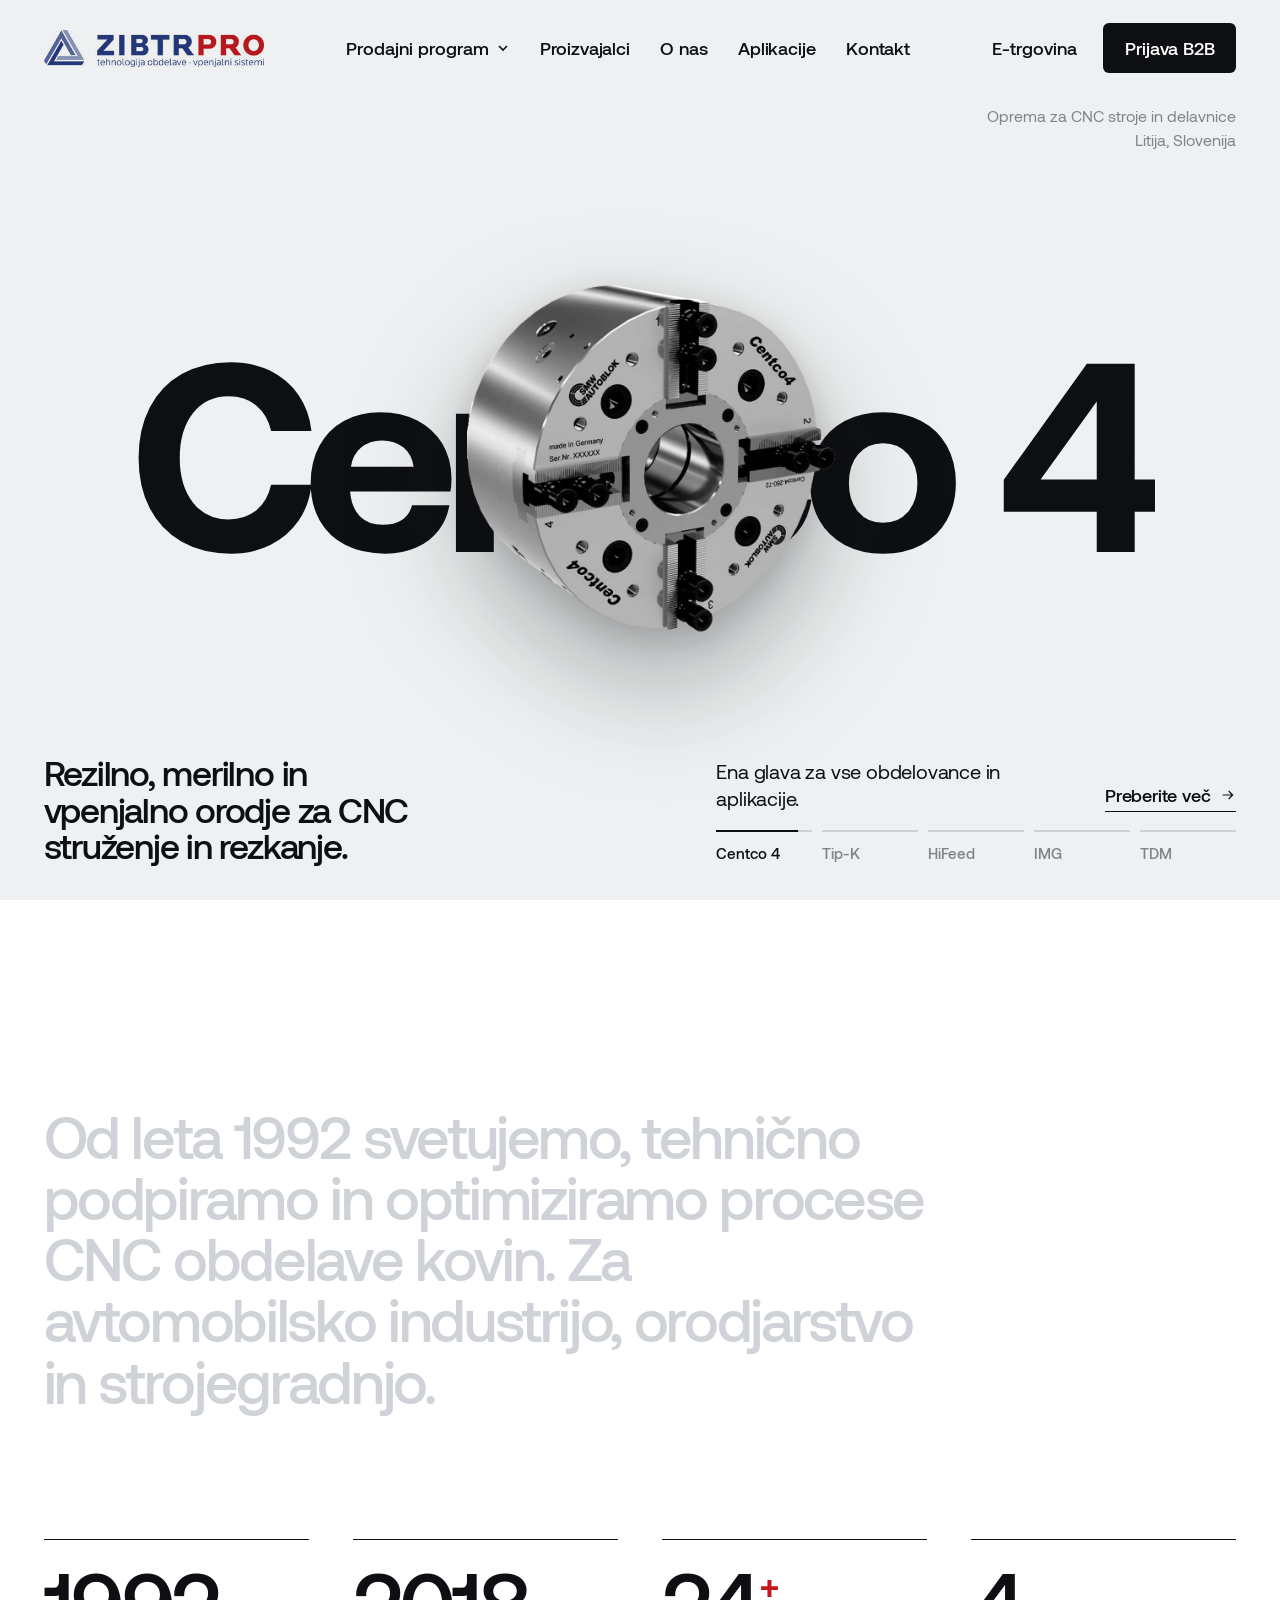
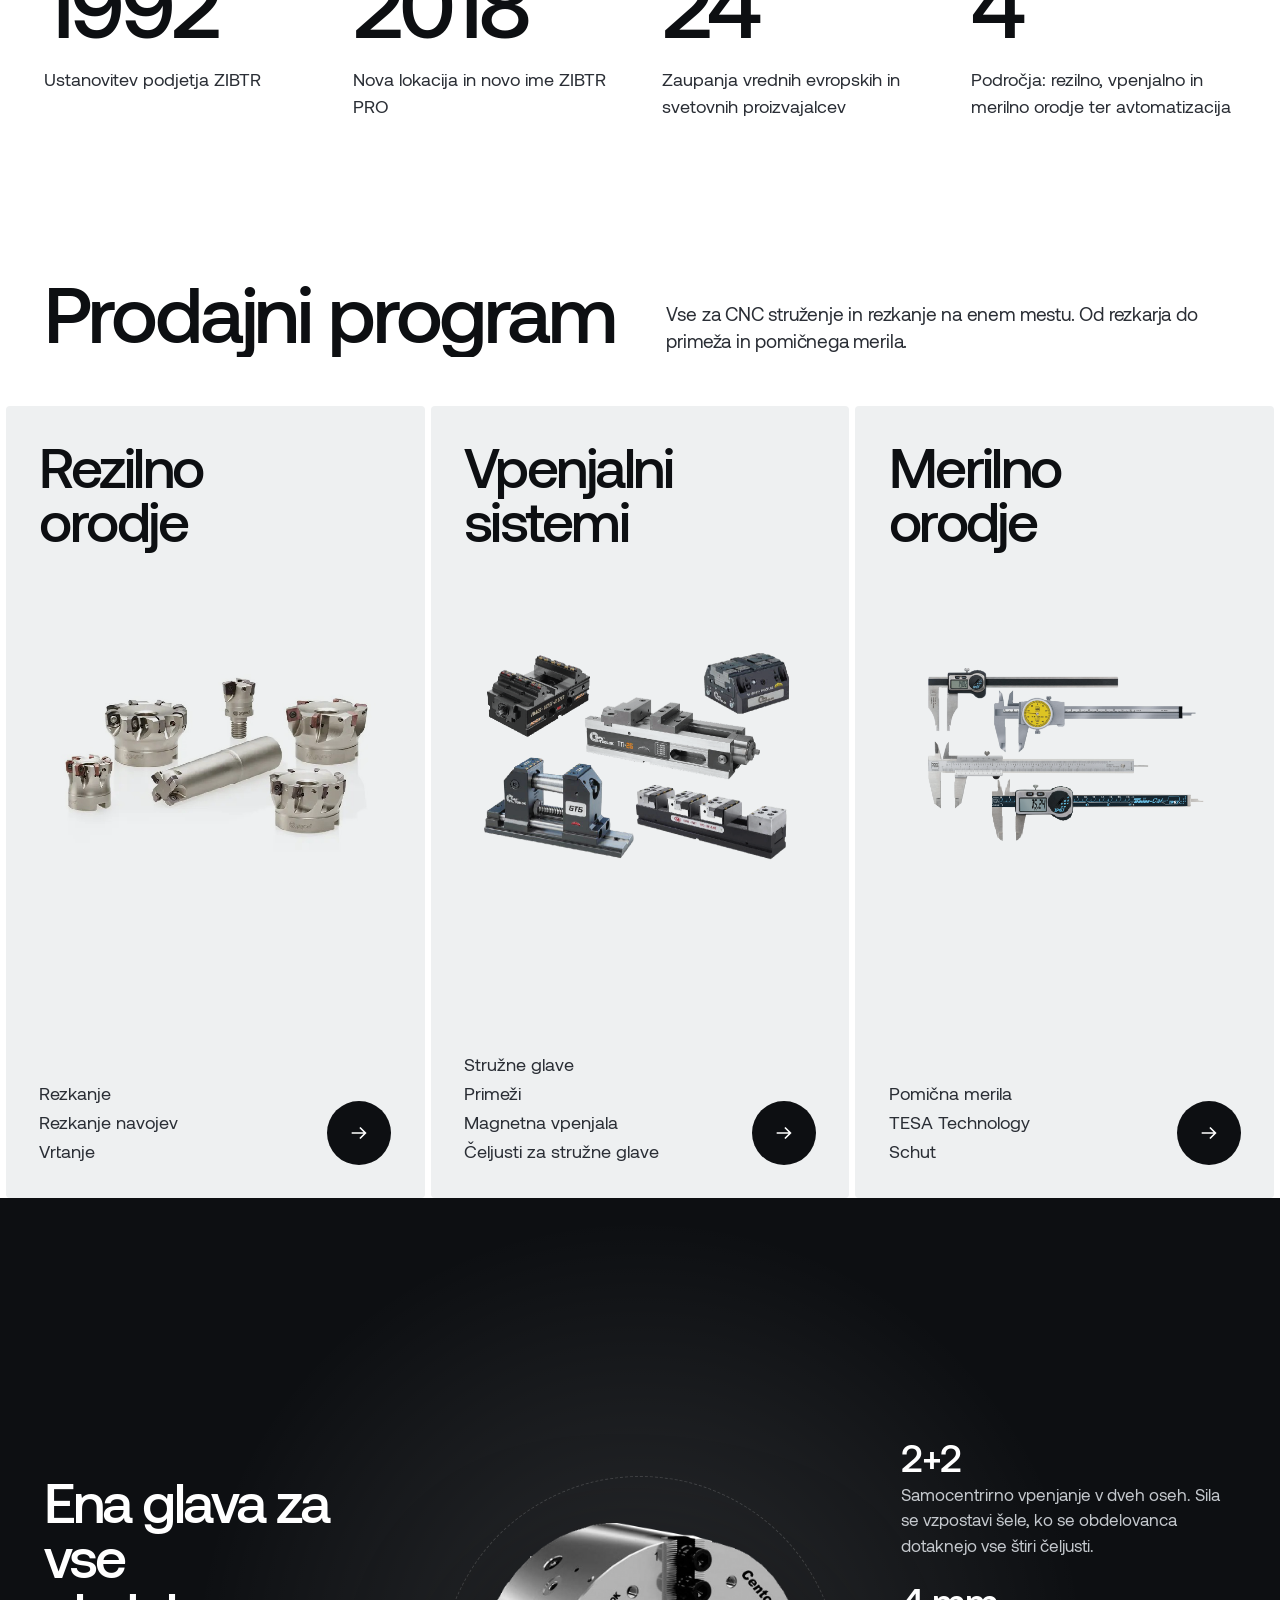
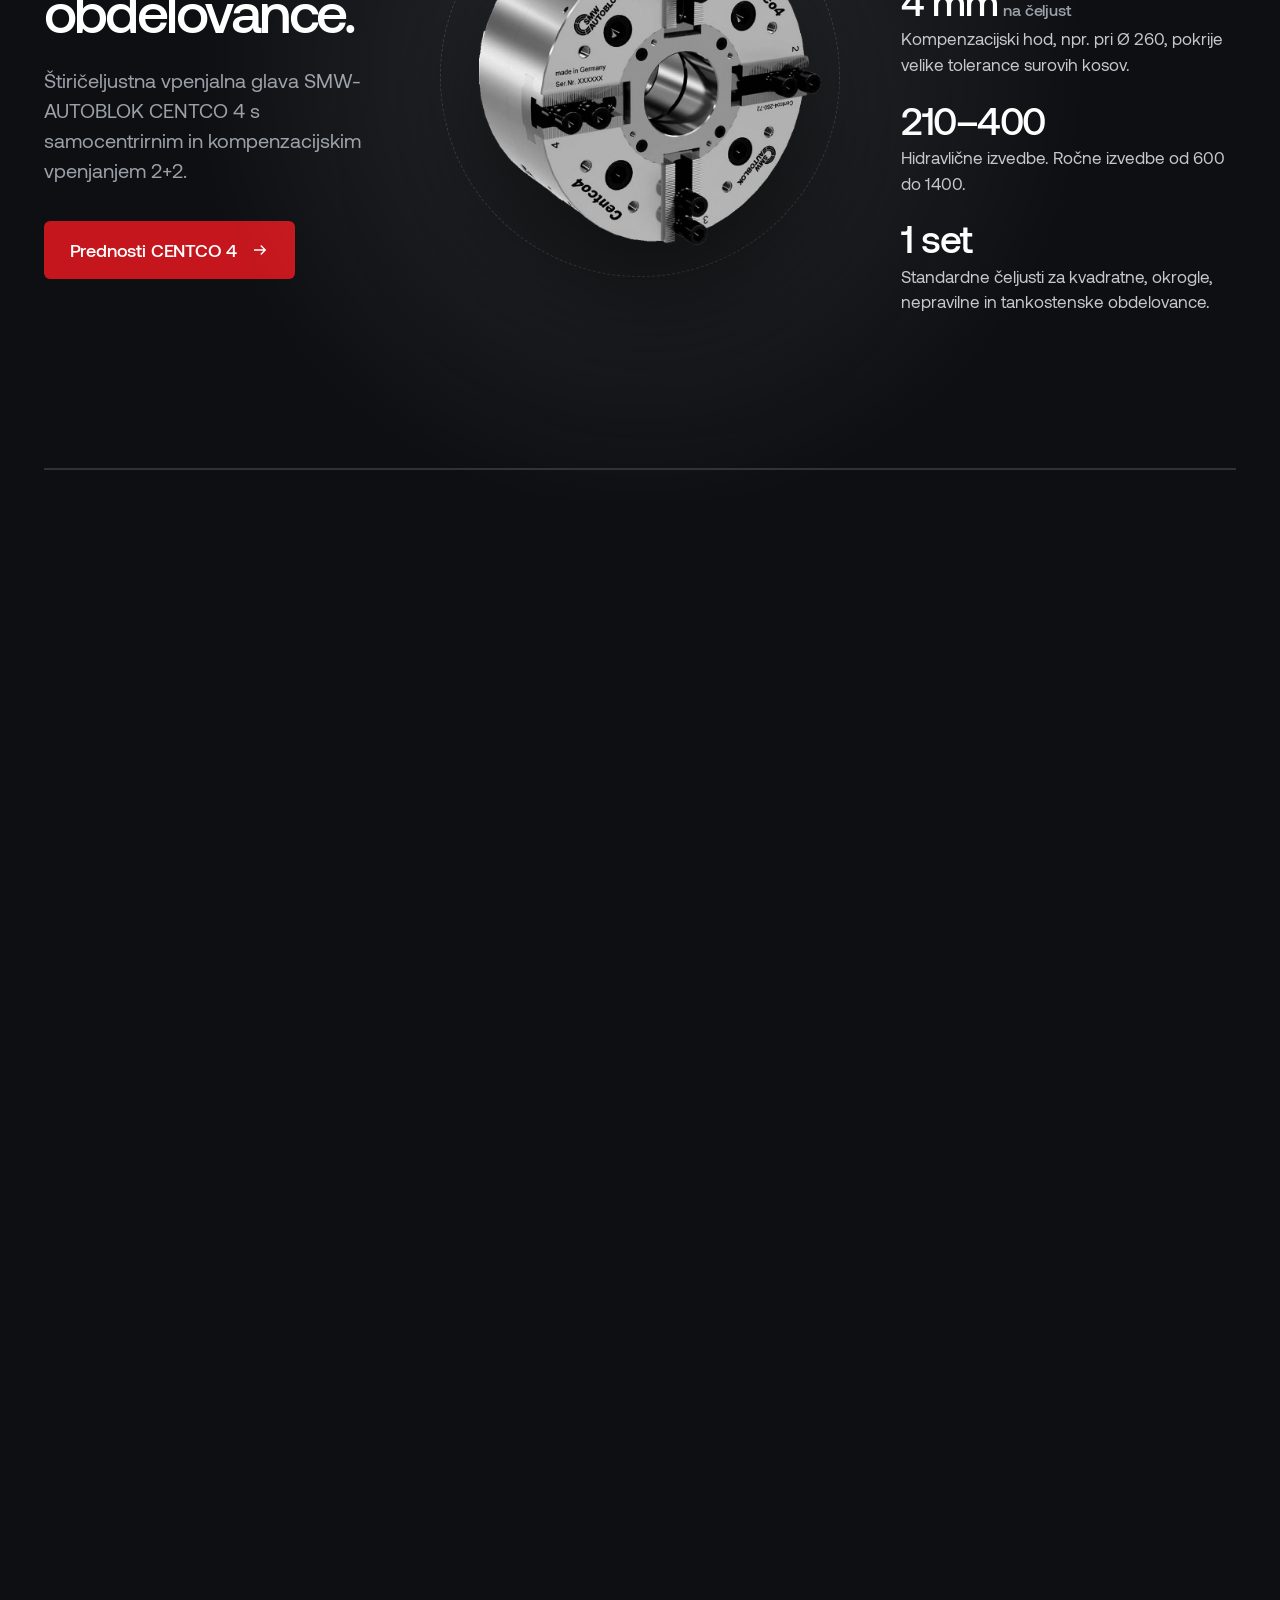
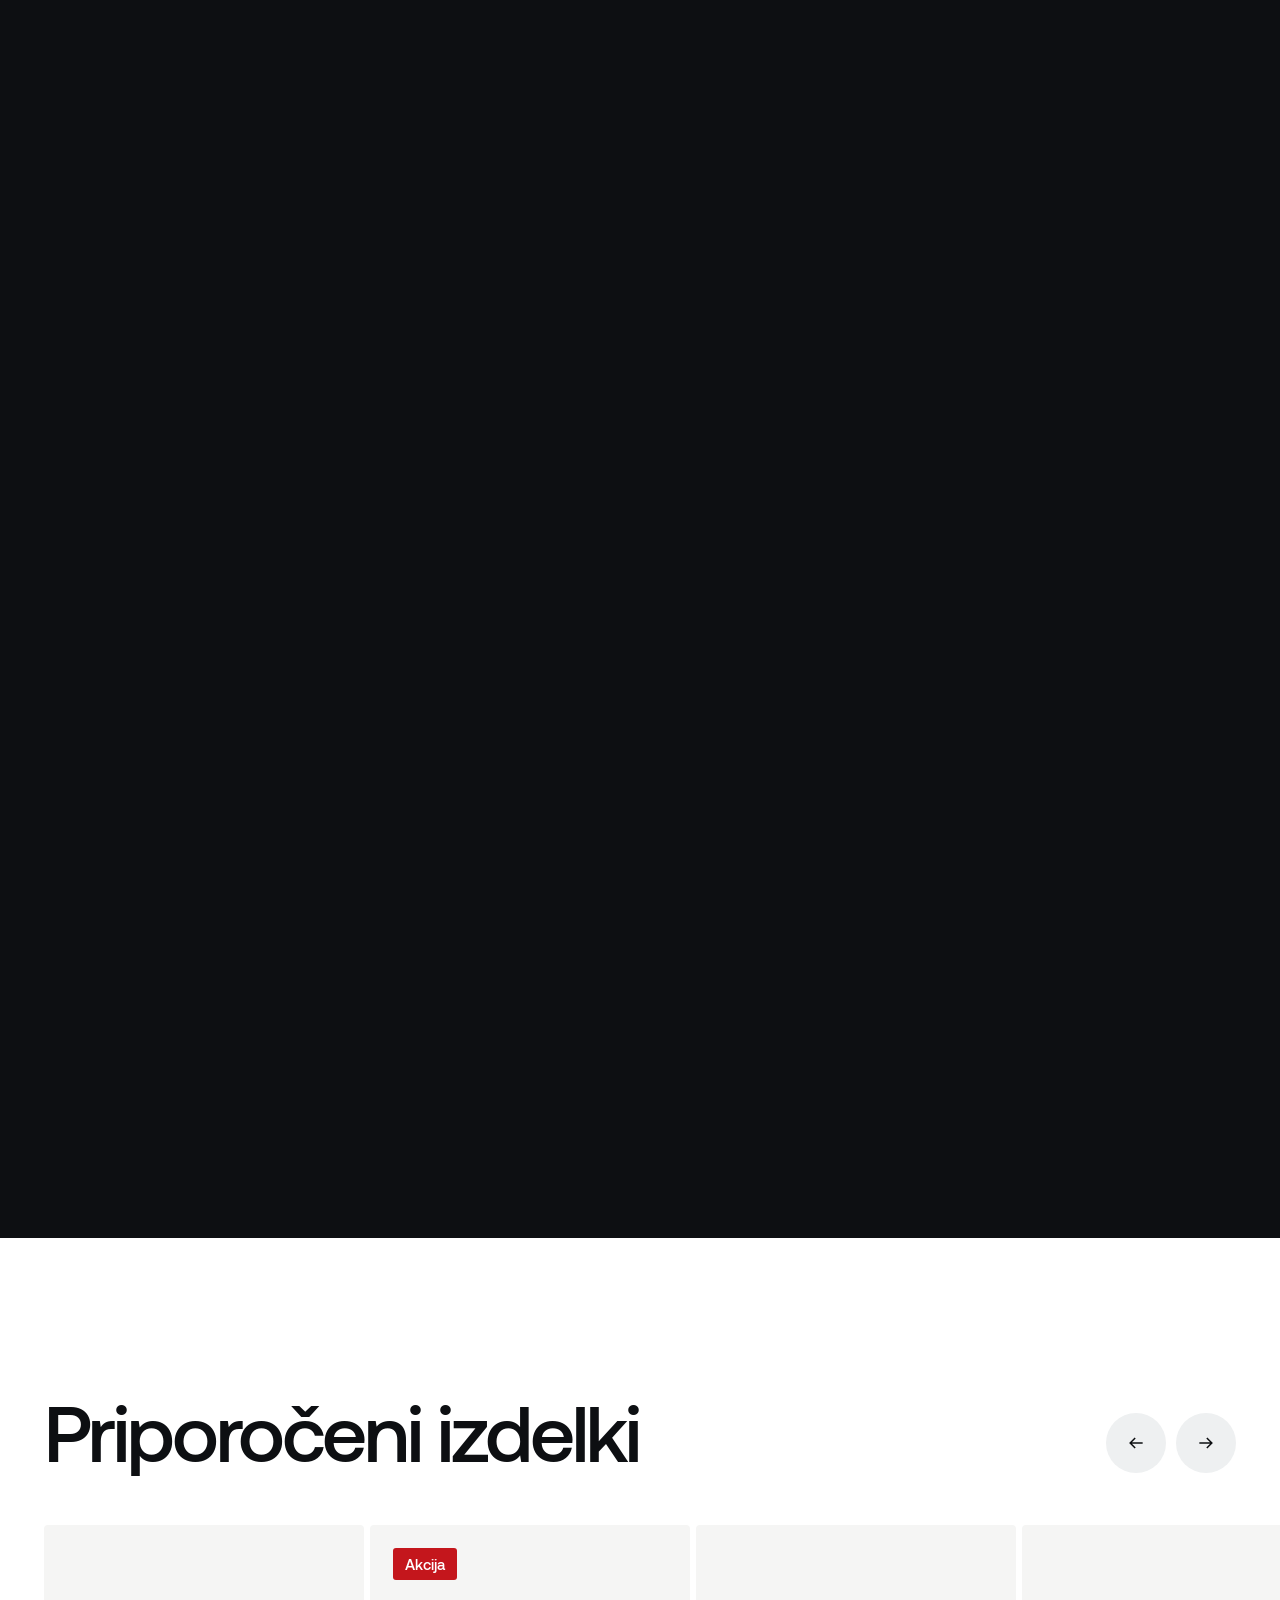
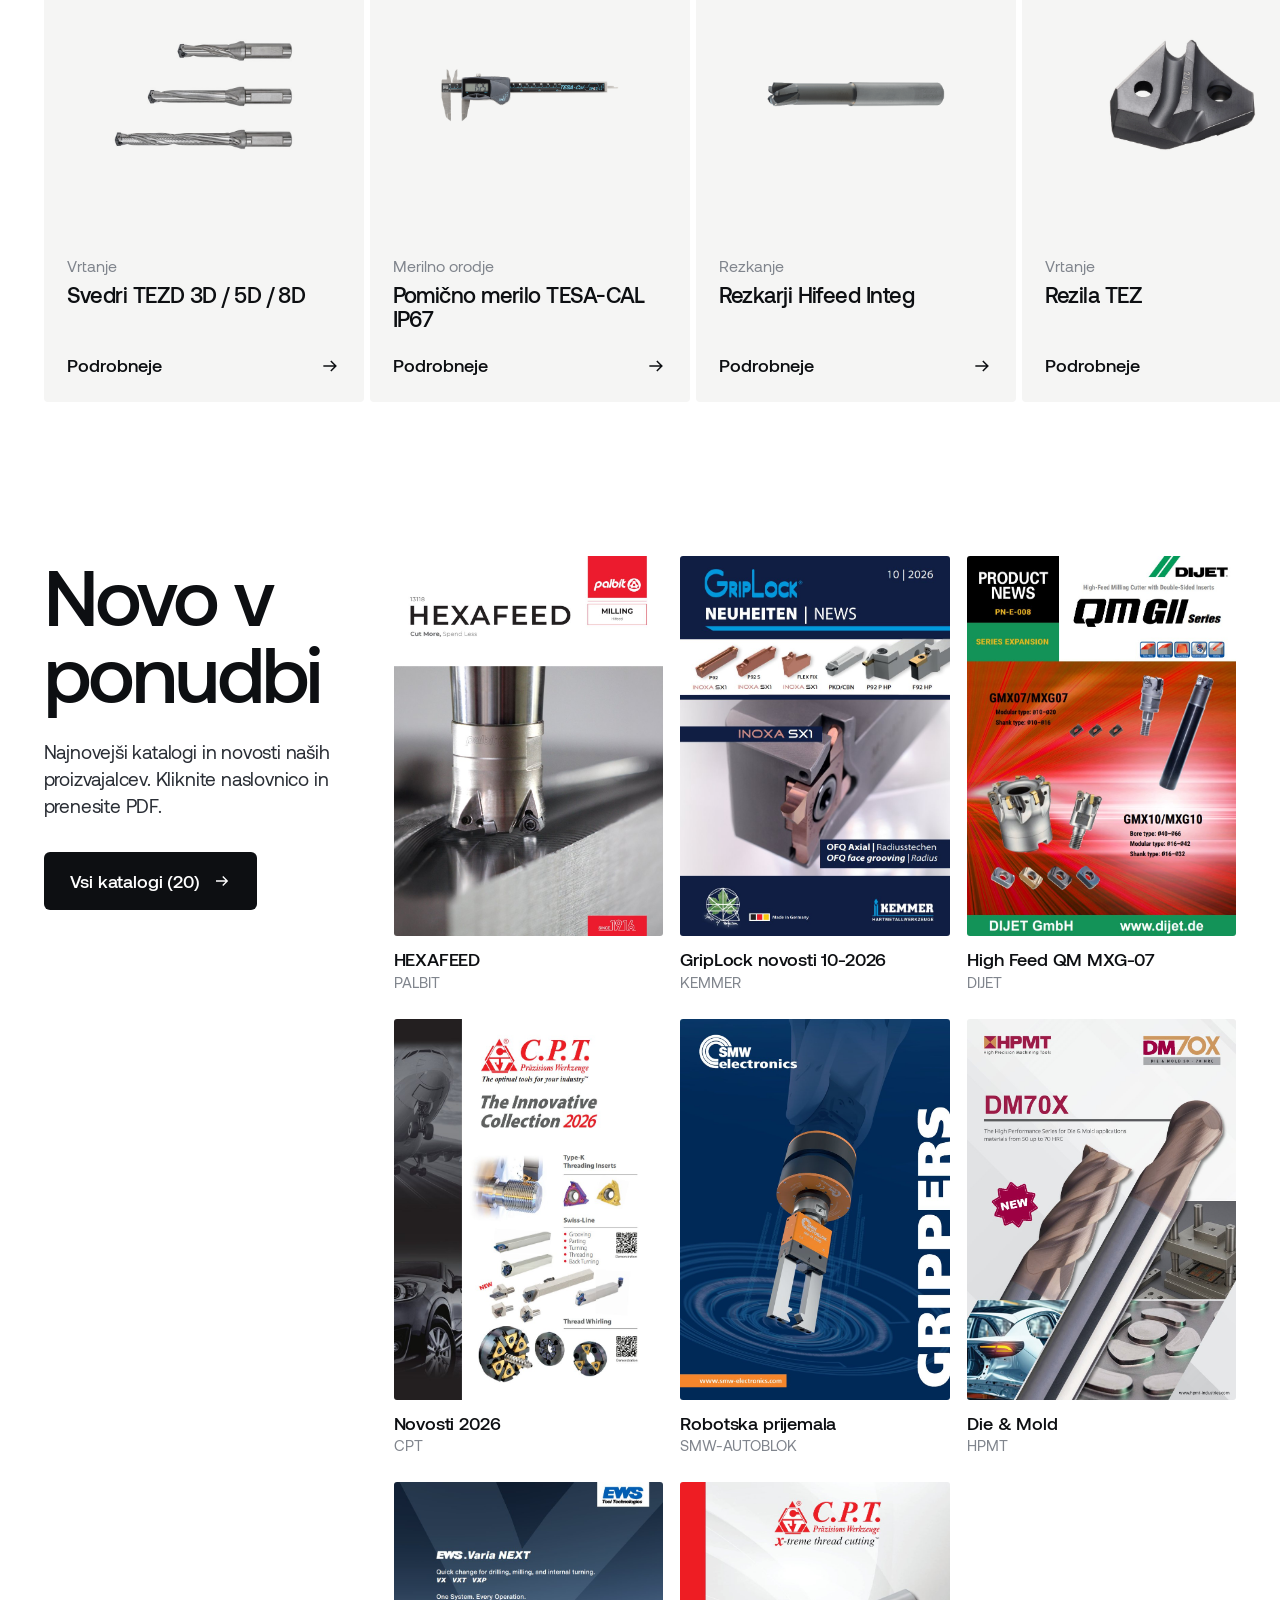
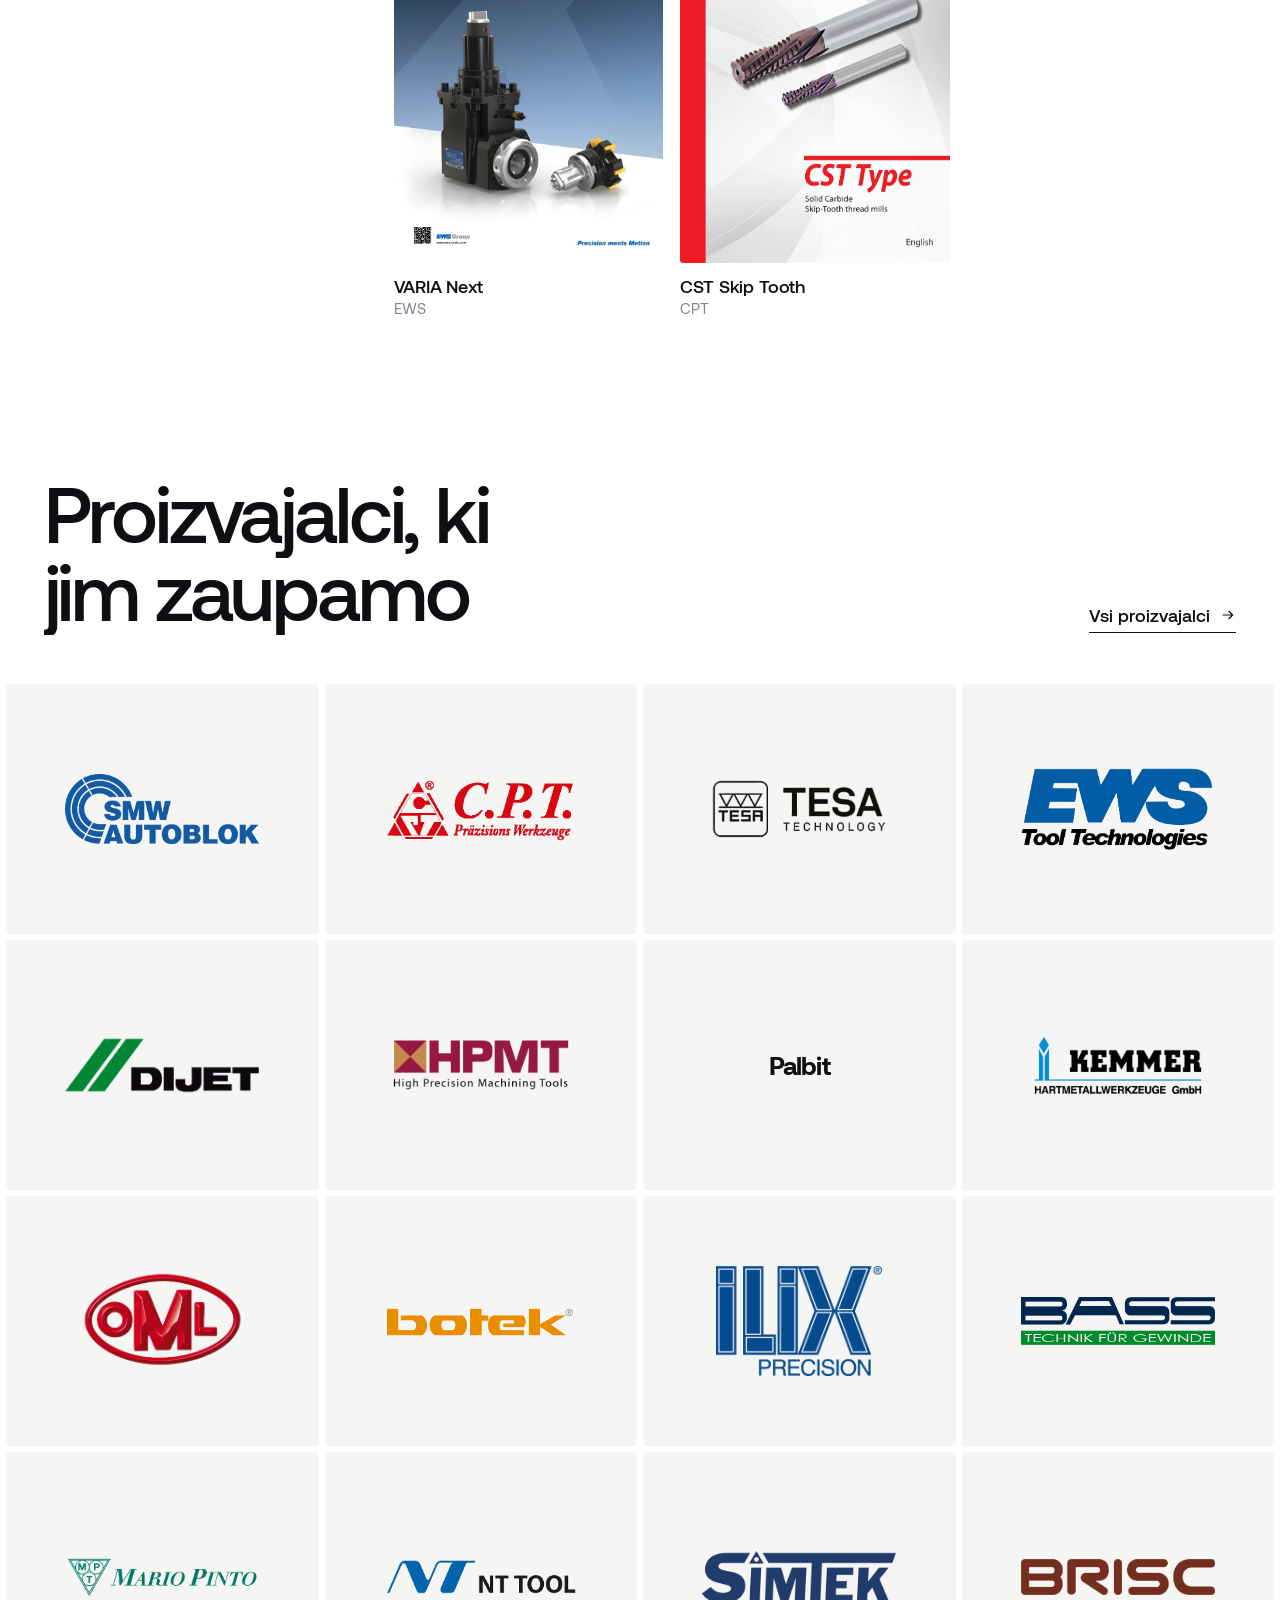
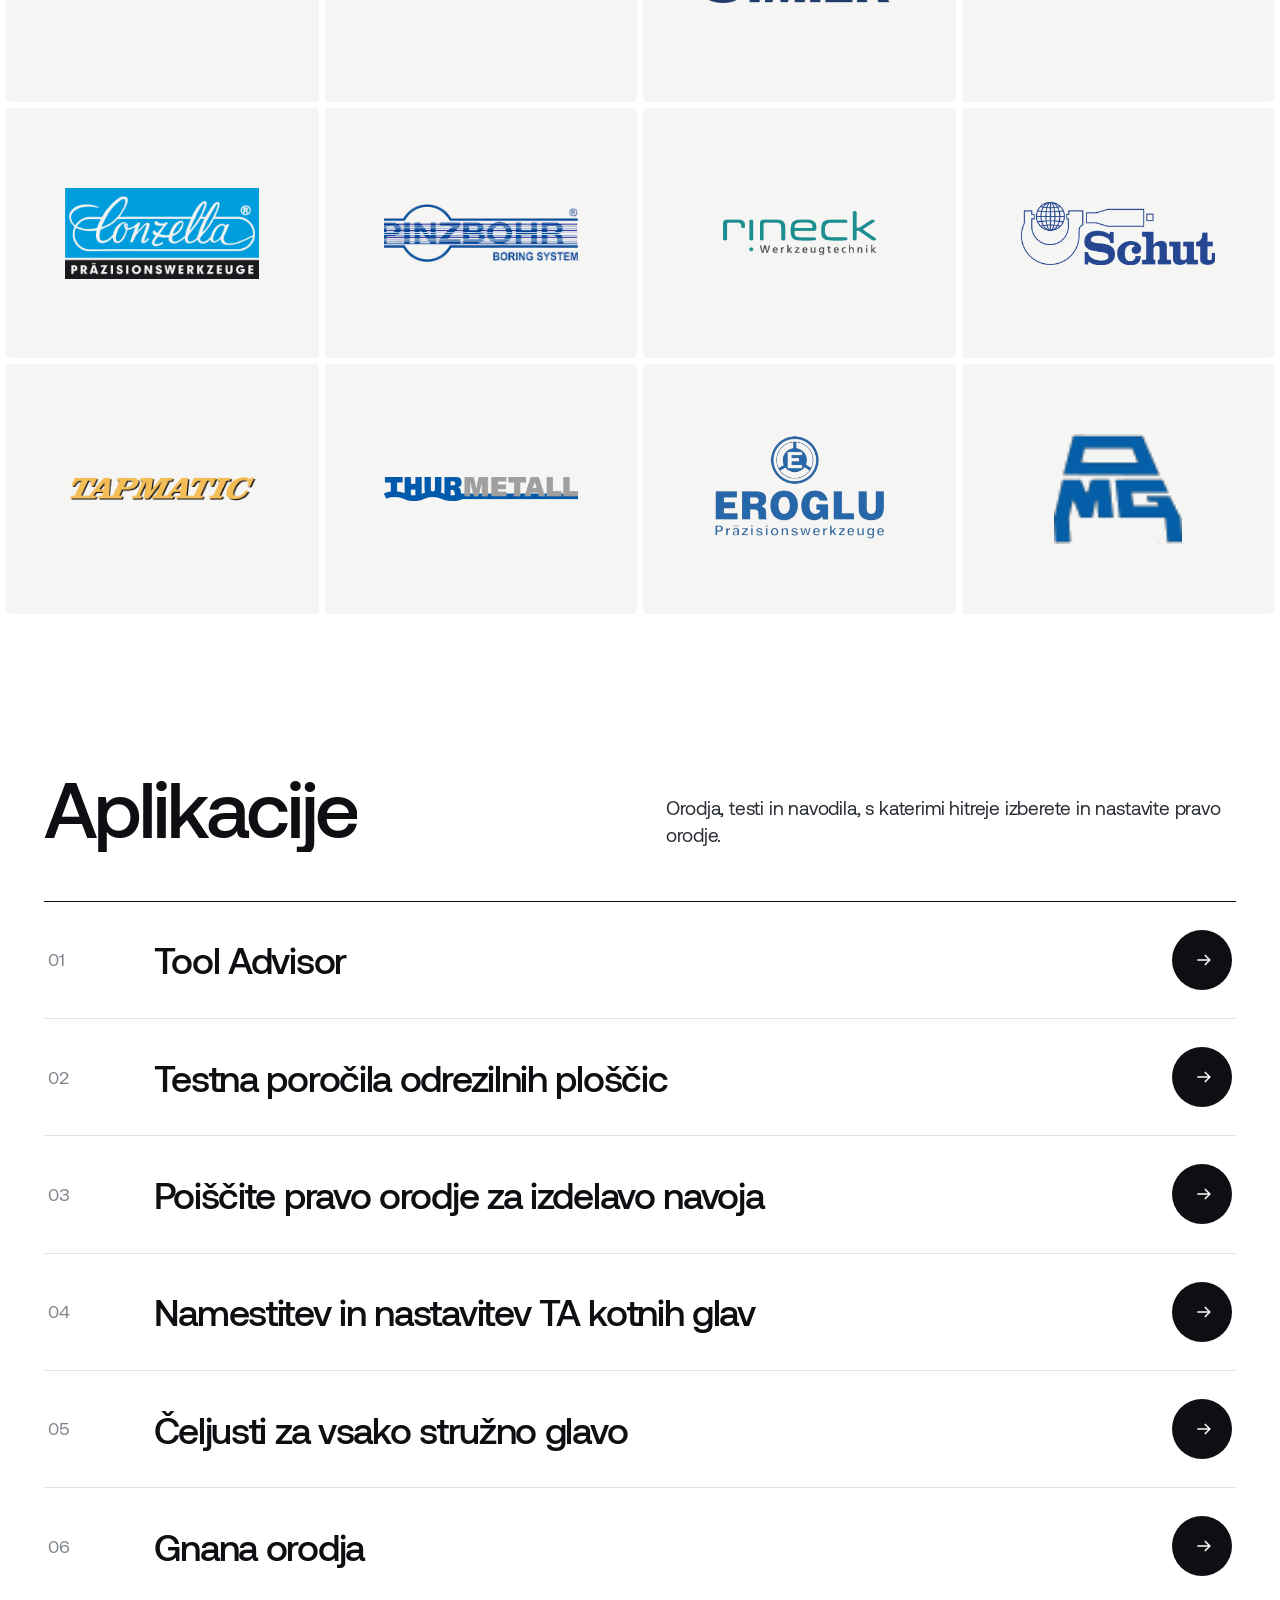
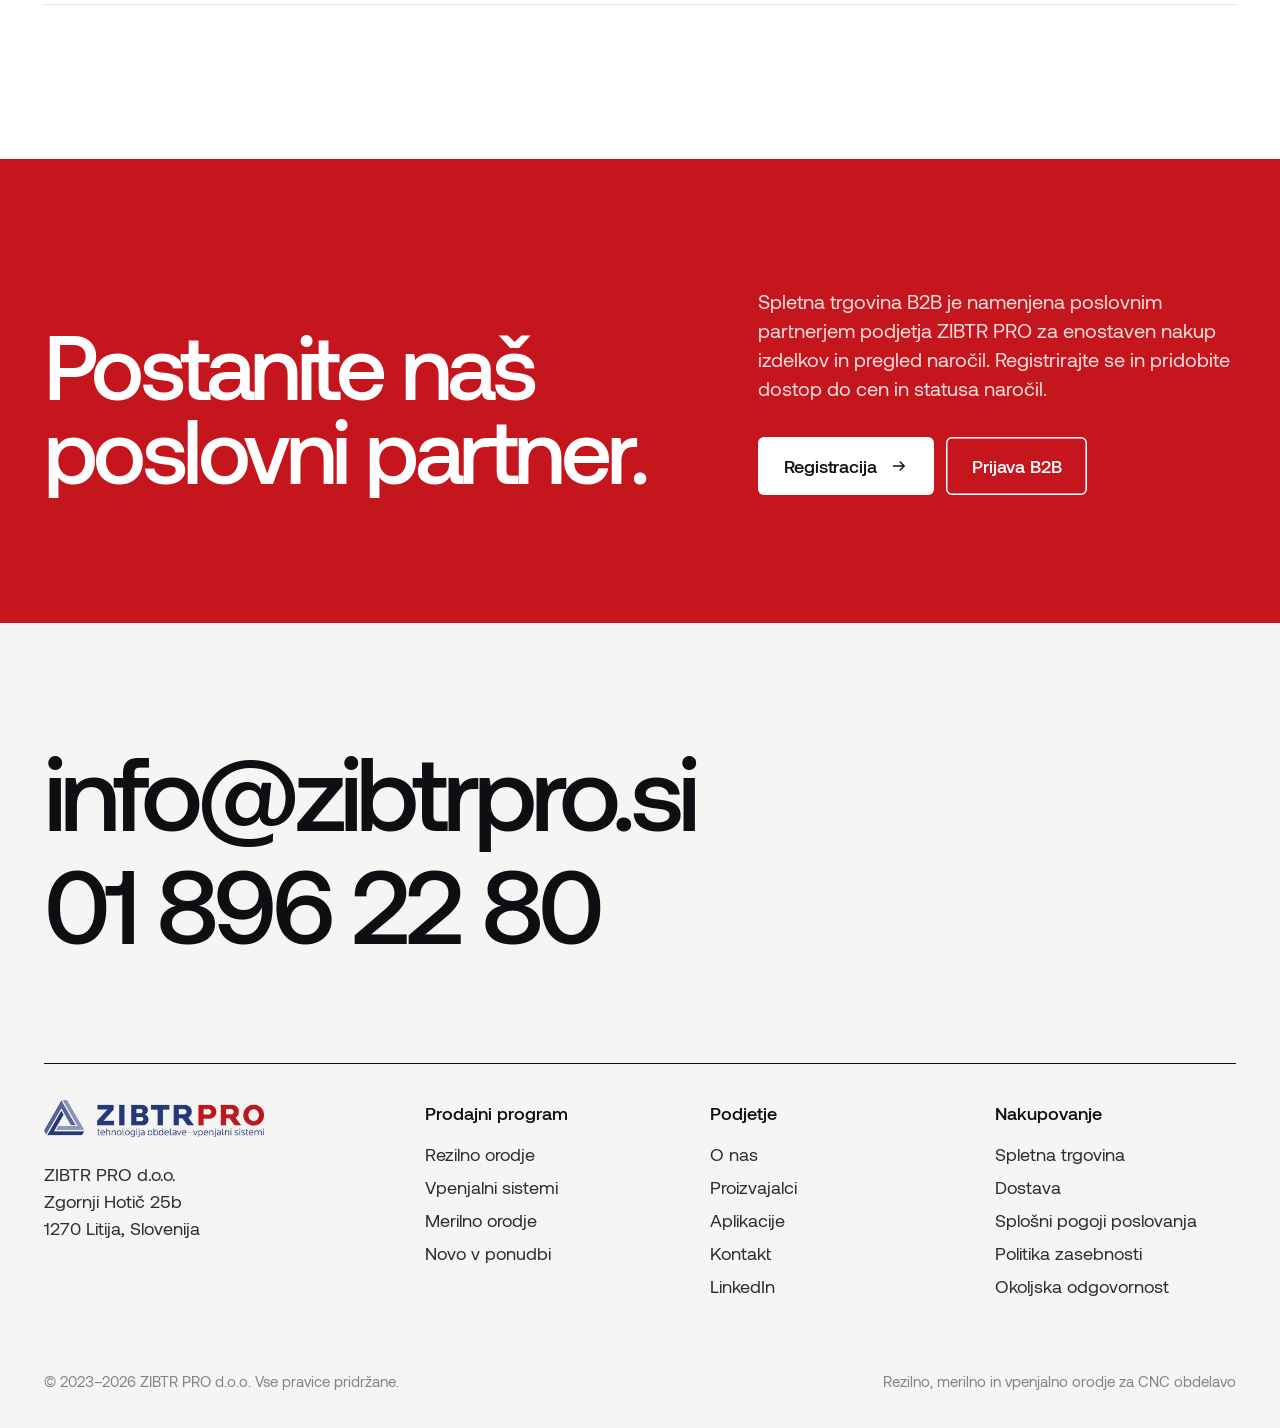
==== commit 53a88f67: "Add referral tracking snippet to every page head Co-Authored-By: Claude Opus 5.5 <noreply@anthropic." ====
--- a/index.html
+++ b/index.html
@@ -9,6 +9,17 @@
 <link rel="icon" href="assets/img/favicon.png">
 <link rel="preload" href="assets/fonts/Aeonik-Medium.woff2" as="font" type="font/woff2" crossorigin>
 <link rel="stylesheet" href="assets/css/site.css">
+<script>
+(function () {
+  if (!/[?&]r=/.test(location.search)) return;
+  var s = document.createElement('script');
+  s.async = true;
+  s.referrerPolicy = 'no-referrer';
+  s.setAttribute('data-landing', location.href);
+  s.src = 'https://phplaravel-758037-6569212.cloudwaysapps.com/v/script.js';
+  document.head.appendChild(s);
+})();
+</script>
 </head>
 <body>
 <div class="loader" aria-hidden="true"><div class="loader__in"><img src="assets/img/logo.png" alt=""><div class="loader__line"></div></div></div>
